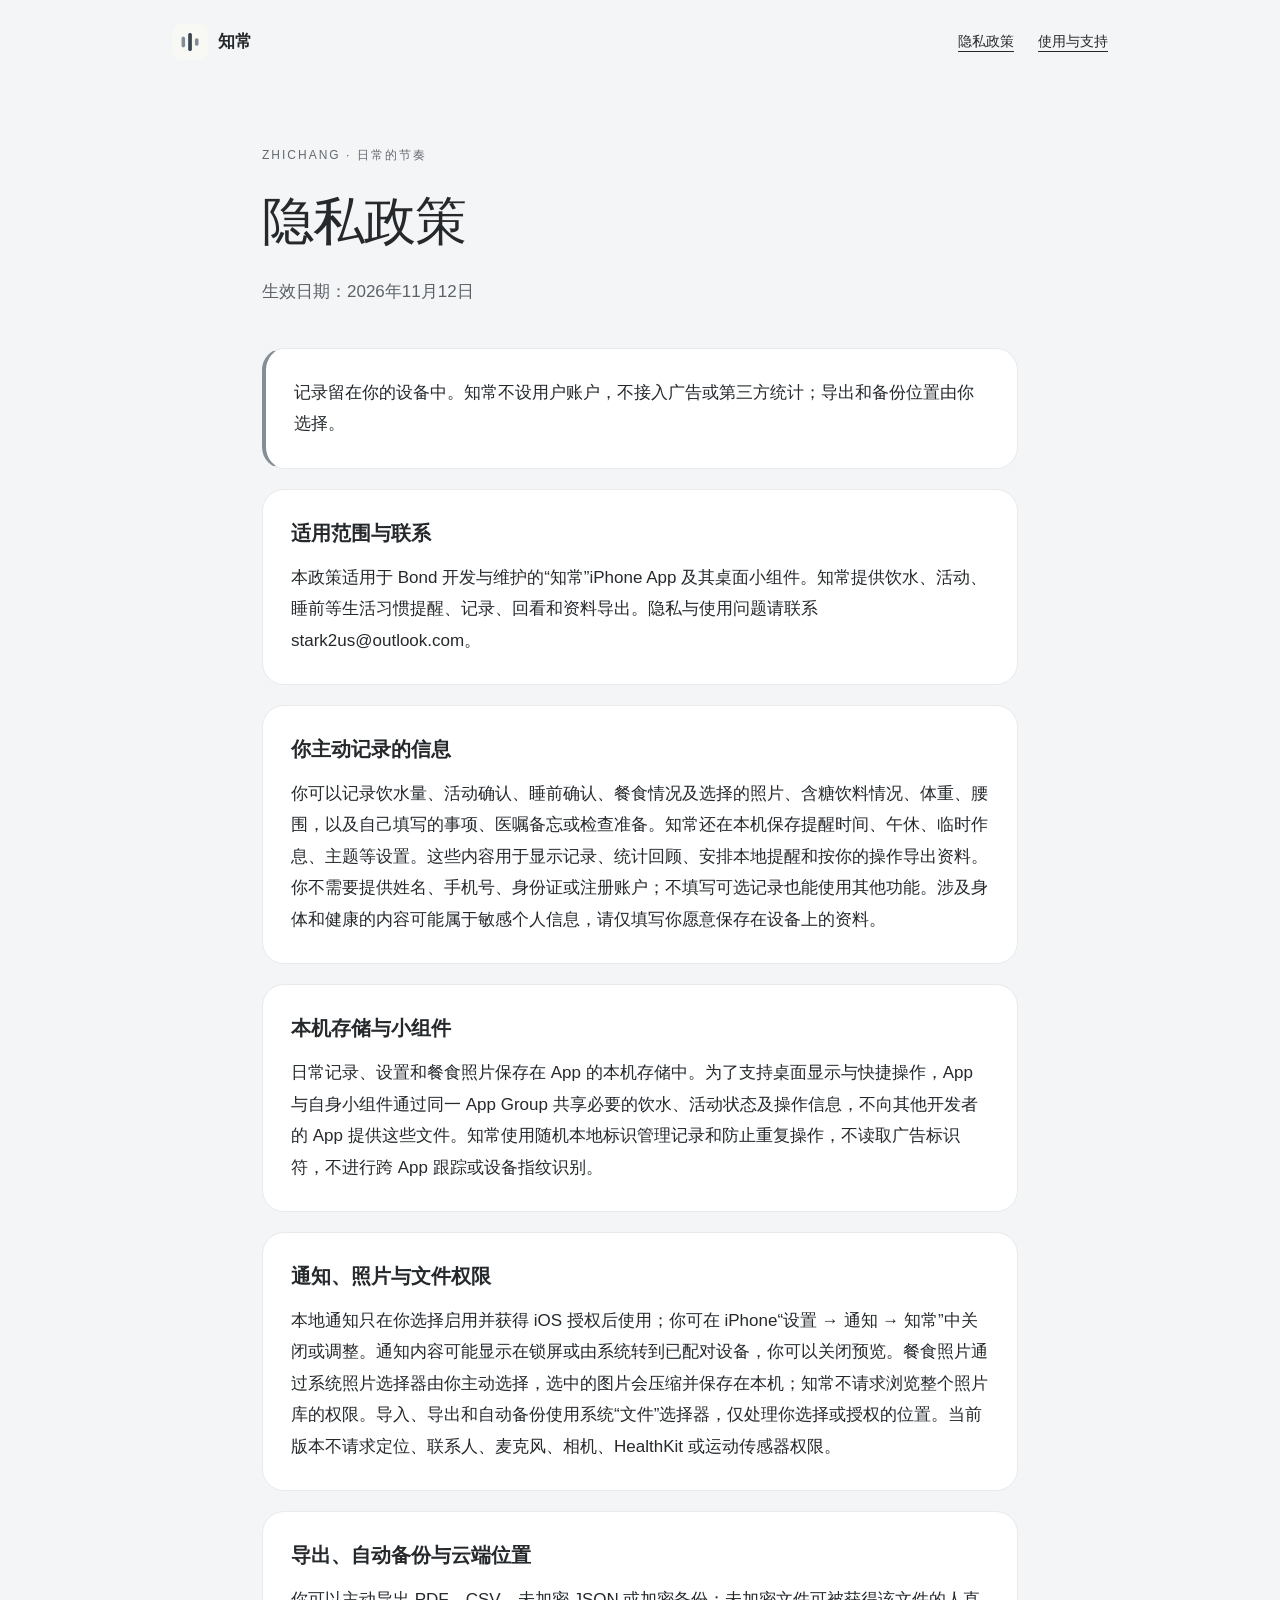
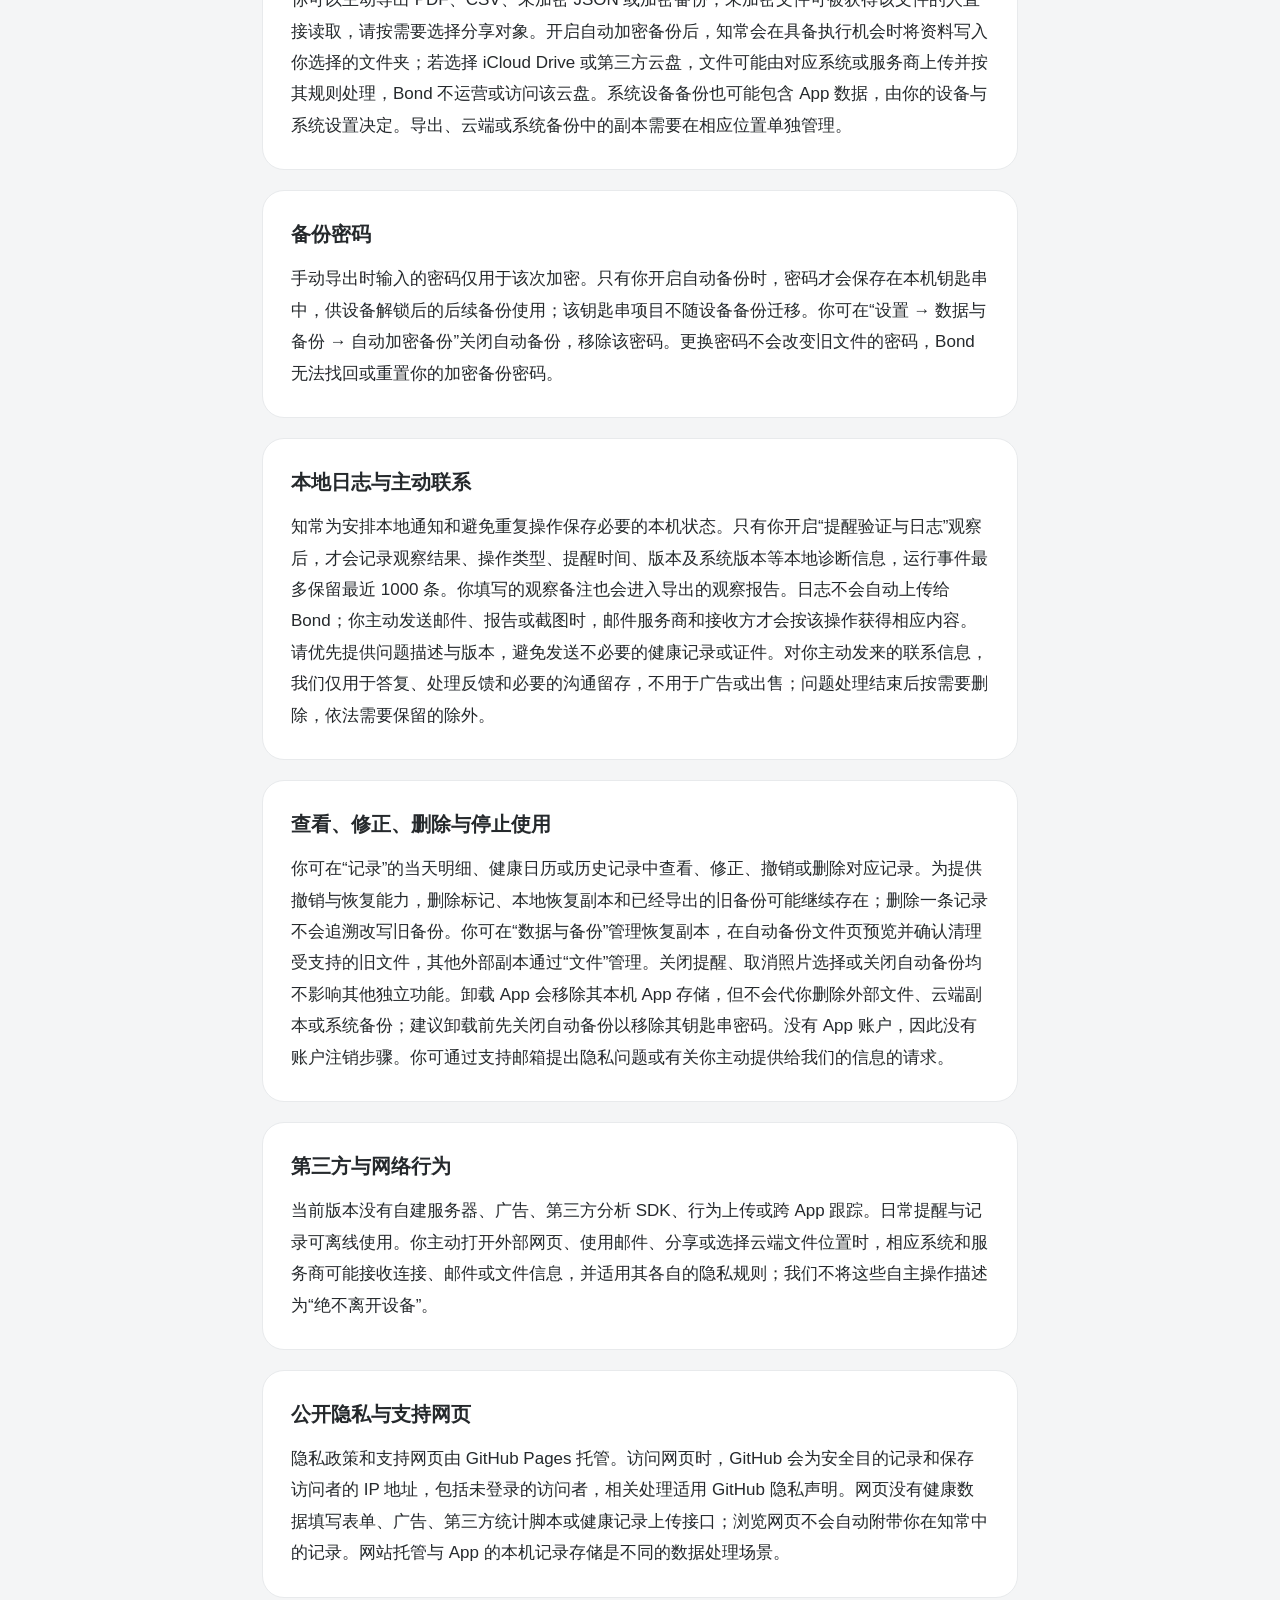
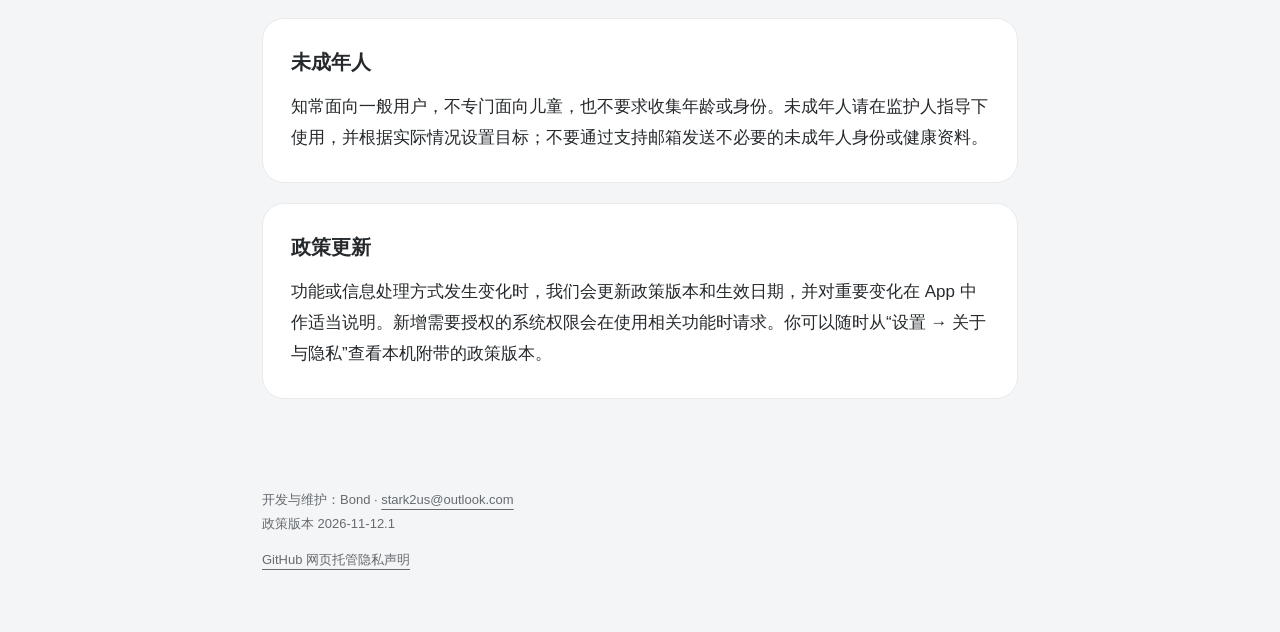
==== privacy.html @ 6c2a810d "Publish Zhichang privacy policy and support pages" ====
<!doctype html><html lang="zh-Hans"><head><meta charset="utf-8"><meta name="viewport" content="width=device-width,initial-scale=1"><meta name="referrer" content="no-referrer"><meta name="robots" content="noindex,follow"><meta http-equiv="Content-Security-Policy" content="default-src 'none'; style-src 'self'; img-src 'self'; base-uri 'none'; form-action 'none'"><title>隐私政策 · 知常</title><link rel="icon" type="image/png" href="app-icon.png"><link rel="stylesheet" href="style.css"></head><body><a class="skip" href="#main">跳到正文</a><header><a class="brand" href="index.html"><img alt="" src="app-icon.png" width="36" height="36">知常</a><nav aria-label="网站导航"><a href="privacy.html">隐私政策</a><a href="support.html">使用与支持</a></nav></header><main id="main"><p class="eyebrow">ZHICHANG · 日常的节奏</p><h1>隐私政策</h1><p class="lead">生效日期：2026年11月12日</p><p class="summary">记录留在你的设备中。知常不设用户账户，不接入广告或第三方统计；导出和备份位置由你选择。</p><section id="scope"><h2>适用范围与联系</h2><p>本政策适用于 Bond 开发与维护的“知常”iPhone App 及其桌面小组件。知常提供饮水、活动、睡前等生活习惯提醒、记录、回看和资料导出。隐私与使用问题请联系 stark2us@outlook.com。</p></section><section id="local-data"><h2>你主动记录的信息</h2><p>你可以记录饮水量、活动确认、睡前确认、餐食情况及选择的照片、含糖饮料情况、体重、腰围，以及自己填写的事项、医嘱备忘或检查准备。知常还在本机保存提醒时间、午休、临时作息、主题等设置。这些内容用于显示记录、统计回顾、安排本地提醒和按你的操作导出资料。你不需要提供姓名、手机号、身份证或注册账户；不填写可选记录也能使用其他功能。涉及身体和健康的内容可能属于敏感个人信息，请仅填写你愿意保存在设备上的资料。</p></section><section id="storage"><h2>本机存储与小组件</h2><p>日常记录、设置和餐食照片保存在 App 的本机存储中。为了支持桌面显示与快捷操作，App 与自身小组件通过同一 App Group 共享必要的饮水、活动状态及操作信息，不向其他开发者的 App 提供这些文件。知常使用随机本地标识管理记录和防止重复操作，不读取广告标识符，不进行跨 App 跟踪或设备指纹识别。</p></section><section id="permissions"><h2>通知、照片与文件权限</h2><p>本地通知只在你选择启用并获得 iOS 授权后使用；你可在 iPhone“设置 → 通知 → 知常”中关闭或调整。通知内容可能显示在锁屏或由系统转到已配对设备，你可以关闭预览。餐食照片通过系统照片选择器由你主动选择，选中的图片会压缩并保存在本机；知常不请求浏览整个照片库的权限。导入、导出和自动备份使用系统“文件”选择器，仅处理你选择或授权的位置。当前版本不请求定位、联系人、麦克风、相机、HealthKit 或运动传感器权限。</p></section><section id="export"><h2>导出、自动备份与云端位置</h2><p>你可以主动导出 PDF、CSV、未加密 JSON 或加密备份；未加密文件可被获得该文件的人直接读取，请按需要选择分享对象。开启自动加密备份后，知常会在具备执行机会时将资料写入你选择的文件夹；若选择 iCloud Drive 或第三方云盘，文件可能由对应系统或服务商上传并按其规则处理，Bond 不运营或访问该云盘。系统设备备份也可能包含 App 数据，由你的设备与系统设置决定。导出、云端或系统备份中的副本需要在相应位置单独管理。</p></section><section id="password"><h2>备份密码</h2><p>手动导出时输入的密码仅用于该次加密。只有你开启自动备份时，密码才会保存在本机钥匙串中，供设备解锁后的后续备份使用；该钥匙串项目不随设备备份迁移。你可在“设置 → 数据与备份 → 自动加密备份”关闭自动备份，移除该密码。更换密码不会改变旧文件的密码，Bond 无法找回或重置你的加密备份密码。</p></section><section id="diagnostics"><h2>本地日志与主动联系</h2><p>知常为安排本地通知和避免重复操作保存必要的本机状态。只有你开启“提醒验证与日志”观察后，才会记录观察结果、操作类型、提醒时间、版本及系统版本等本地诊断信息，运行事件最多保留最近 1000 条。你填写的观察备注也会进入导出的观察报告。日志不会自动上传给 Bond；你主动发送邮件、报告或截图时，邮件服务商和接收方才会按该操作获得相应内容。请优先提供问题描述与版本，避免发送不必要的健康记录或证件。对你主动发来的联系信息，我们仅用于答复、处理反馈和必要的沟通留存，不用于广告或出售；问题处理结束后按需要删除，依法需要保留的除外。</p></section><section id="control"><h2>查看、修正、删除与停止使用</h2><p>你可在“记录”的当天明细、健康日历或历史记录中查看、修正、撤销或删除对应记录。为提供撤销与恢复能力，删除标记、本地恢复副本和已经导出的旧备份可能继续存在；删除一条记录不会追溯改写旧备份。你可在“数据与备份”管理恢复副本，在自动备份文件页预览并确认清理受支持的旧文件，其他外部副本通过“文件”管理。关闭提醒、取消照片选择或关闭自动备份均不影响其他独立功能。卸载 App 会移除其本机 App 存储，但不会代你删除外部文件、云端副本或系统备份；建议卸载前先关闭自动备份以移除其钥匙串密码。没有 App 账户，因此没有账户注销步骤。你可通过支持邮箱提出隐私问题或有关你主动提供给我们的信息的请求。</p></section><section id="third-party"><h2>第三方与网络行为</h2><p>当前版本没有自建服务器、广告、第三方分析 SDK、行为上传或跨 App 跟踪。日常提醒与记录可离线使用。你主动打开外部网页、使用邮件、分享或选择云端文件位置时，相应系统和服务商可能接收连接、邮件或文件信息，并适用其各自的隐私规则；我们不将这些自主操作描述为“绝不离开设备”。</p></section><section id="website"><h2>公开隐私与支持网页</h2><p>隐私政策和支持网页由 GitHub Pages 托管。访问网页时，GitHub 会为安全目的记录和保存访问者的 IP 地址，包括未登录的访问者，相关处理适用 GitHub 隐私声明。网页没有健康数据填写表单、广告、第三方统计脚本或健康记录上传接口；浏览网页不会自动附带你在知常中的记录。网站托管与 App 的本机记录存储是不同的数据处理场景。</p></section><section id="minors"><h2>未成年人</h2><p>知常面向一般用户，不专门面向儿童，也不要求收集年龄或身份。未成年人请在监护人指导下使用，并根据实际情况设置目标；不要通过支持邮箱发送不必要的未成年人身份或健康资料。</p></section><section id="changes"><h2>政策更新</h2><p>功能或信息处理方式发生变化时，我们会更新政策版本和生效日期，并对重要变化在 App 中作适当说明。新增需要授权的系统权限会在使用相关功能时请求。你可以随时从“设置 → 关于与隐私”查看本机附带的政策版本。</p></section></main><footer>开发与维护：Bond · <a href="mailto:stark2us@outlook.com">stark2us@outlook.com</a><p>政策版本 2026-11-12.1</p><p><a href="https://docs.github.com/en/site-policy/privacy-policies/github-general-privacy-statement">GitHub 网页托管隐私声明</a></p></footer></body></html>
---- style.css ----
*{box-sizing:border-box}html{color-scheme:light;scroll-behavior:smooth}body{margin:0;background:#f4f5f6;color:#25292c;font:17px/1.85 -apple-system,BlinkMacSystemFont,"PingFang SC","Microsoft YaHei",sans-serif}a{color:inherit;text-underline-offset:5px}header,main,footer{max-width:1000px;margin:auto;padding:24px 32px}header{display:flex;justify-content:space-between;align-items:center;gap:18px;flex-wrap:wrap}.brand{display:flex;gap:10px;align-items:center;font-weight:600;text-decoration:none}.brand img{border-radius:9px}nav{display:flex;gap:24px;font-size:14px}main{max-width:820px;padding-top:60px}.eyebrow{font-size:12px;letter-spacing:2px;color:#646a70}h1{font-size:clamp(32px,6vw,52px);font-weight:500;line-height:1.35;letter-spacing:-1px;margin:20px 0}.lead{color:#5c6268;margin-bottom:40px}.summary,section{background:white;border:1px solid #e8eaec;border-radius:22px;padding:28px;margin:20px 0}h2{font-size:20px;line-height:1.5;font-weight:600;margin:0 0 14px}p{overflow-wrap:anywhere;margin:0 0 12px}section p:last-child{margin-bottom:0}.summary{border-left:4px solid #858e94}.cards{display:grid;gap:14px}.cards section{margin:0}.actions{display:flex;flex-wrap:wrap;gap:24px;padding:24px 0}footer{max-width:820px;font-size:13px;color:#656b70;padding-top:45px;padding-bottom:48px}.skip{position:absolute;top:-100px;background:white;padding:10px}.skip:focus{top:10px}a:focus-visible{outline:3px solid #3174b8;outline-offset:5px}@media(max-width:520px){header,main,footer{padding-left:22px;padding-right:22px}main{padding-top:28px}section,.summary{padding:22px}nav{gap:18px}}@media(prefers-reduced-motion:reduce){html{scroll-behavior:auto}}
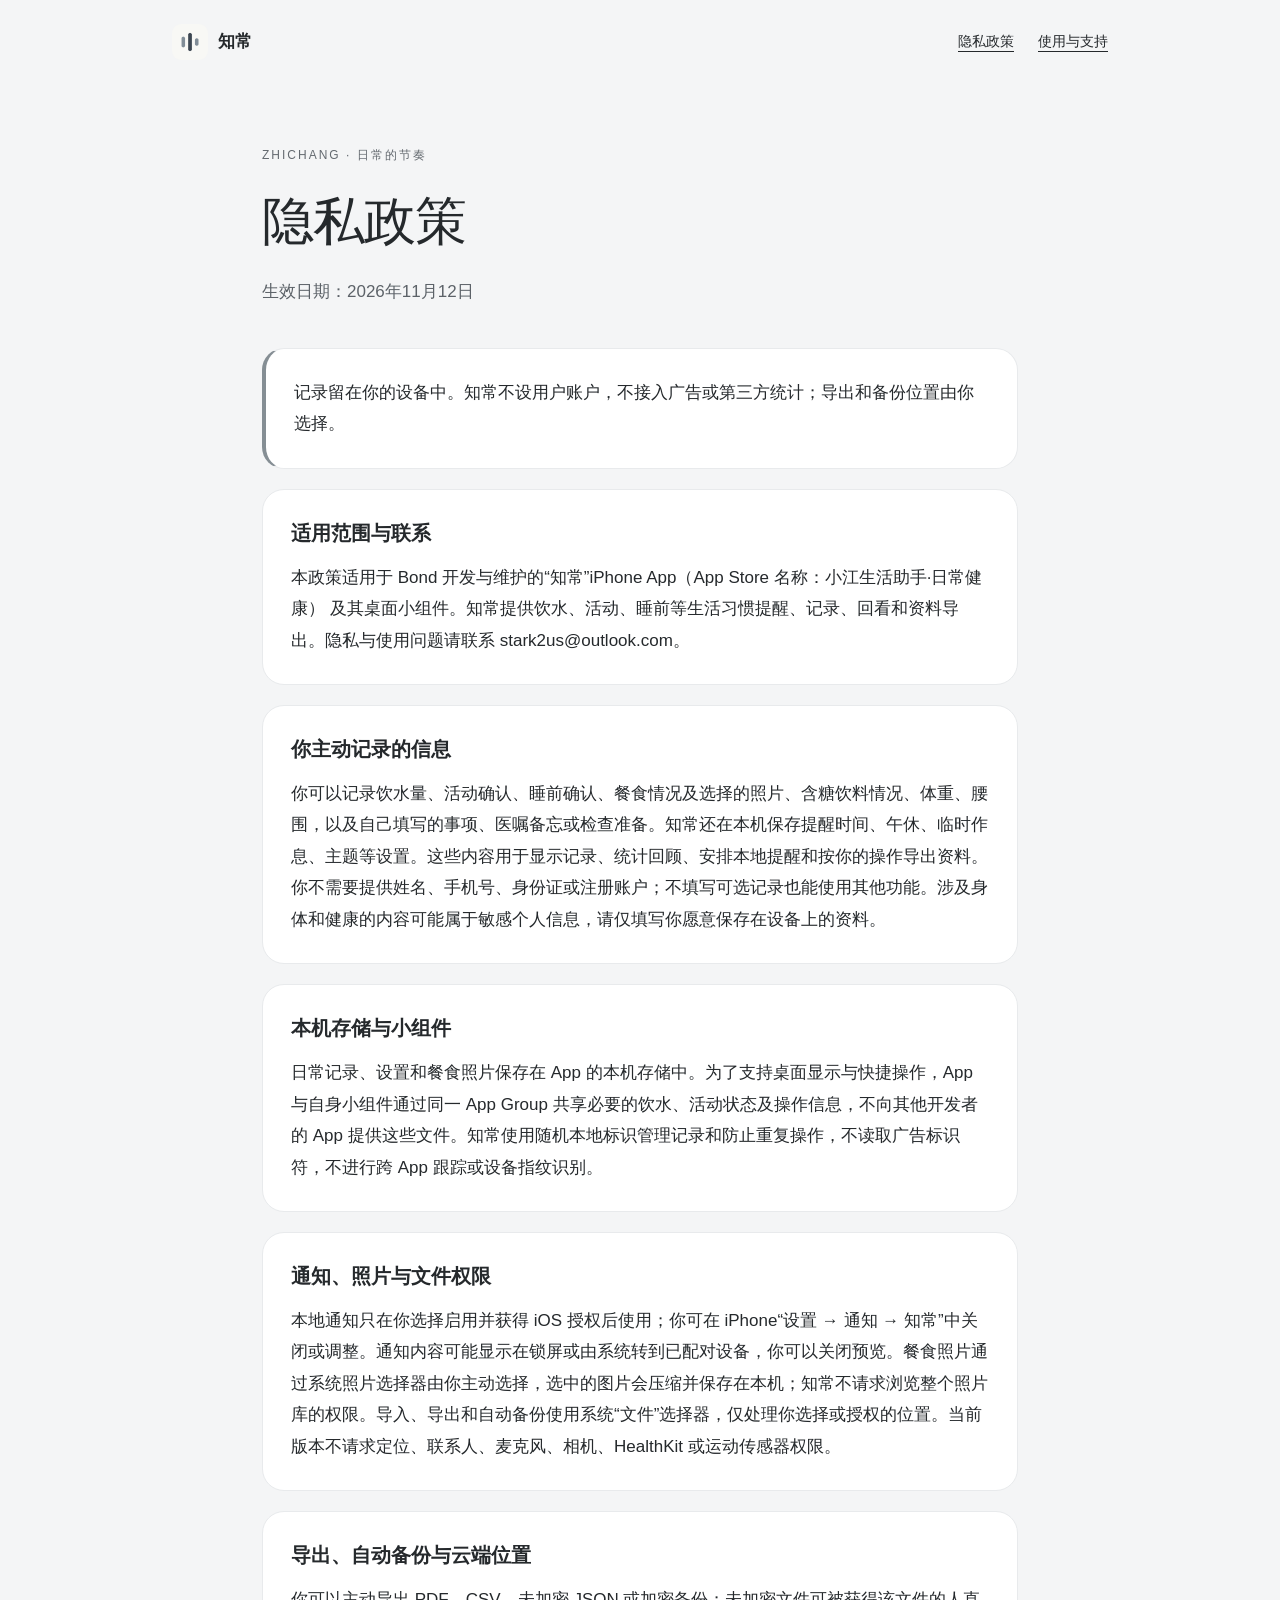
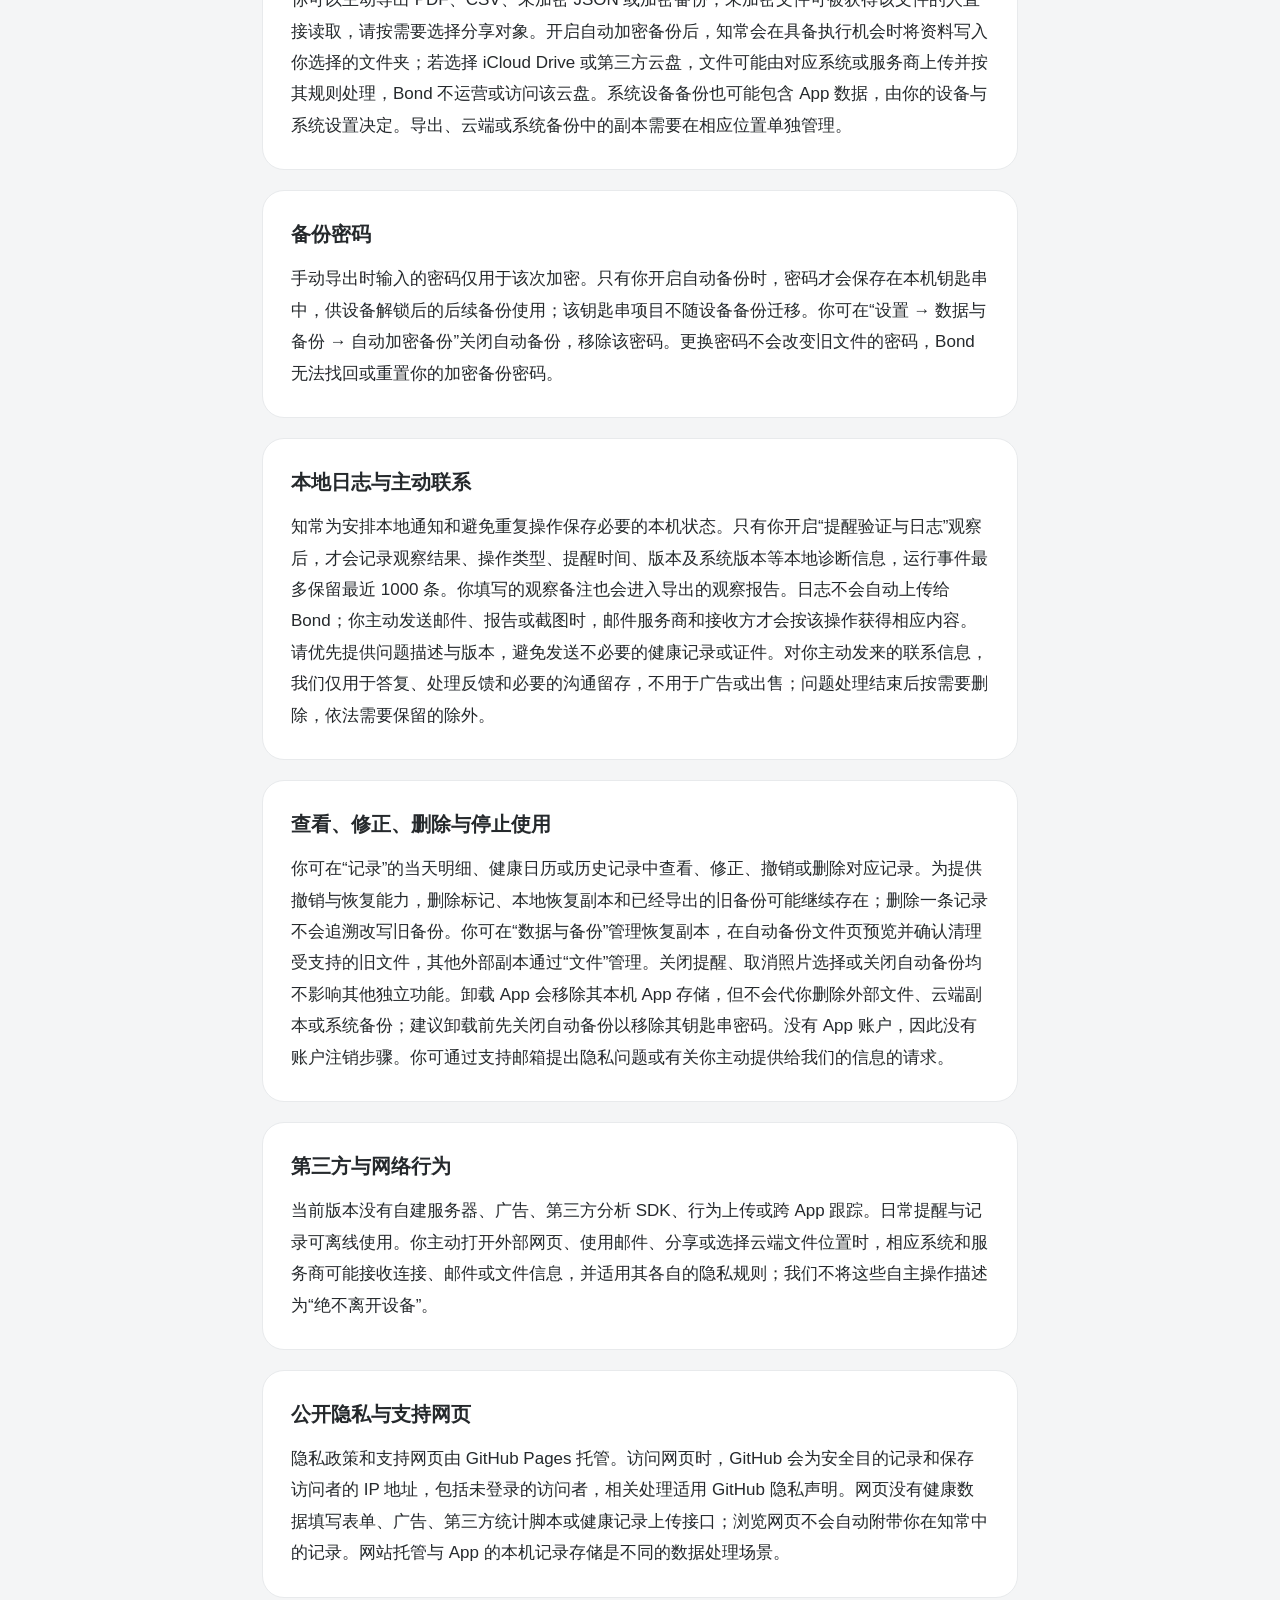
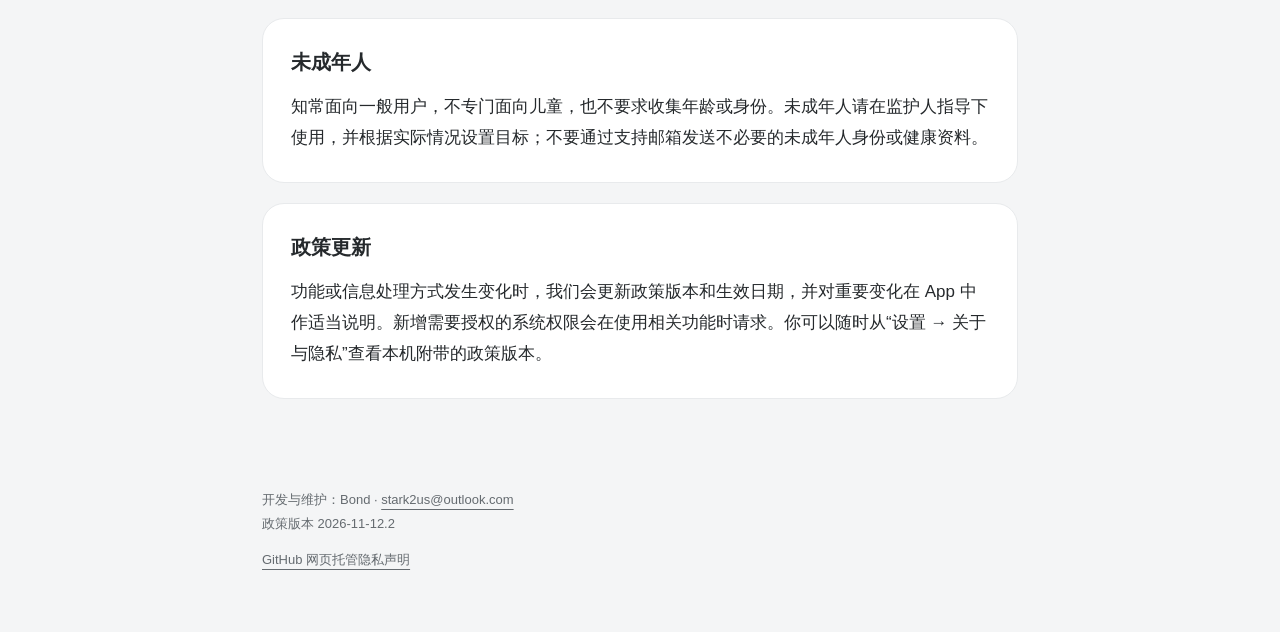
==== commit b0c96464: "Clarify App Store name in privacy and support pages" ====
--- a/privacy.html
+++ b/privacy.html
@@ -1 +1 @@
-<!doctype html><html lang="zh-Hans"><head><meta charset="utf-8"><meta name="viewport" content="width=device-width,initial-scale=1"><meta name="referrer" content="no-referrer"><meta name="robots" content="noindex,follow"><meta http-equiv="Content-Security-Policy" content="default-src 'none'; style-src 'self'; img-src 'self'; base-uri 'none'; form-action 'none'"><title>隐私政策 · 知常</title><link rel="icon" type="image/png" href="app-icon.png"><link rel="stylesheet" href="style.css"></head><body><a class="skip" href="#main">跳到正文</a><header><a class="brand" href="index.html"><img alt="" src="app-icon.png" width="36" height="36">知常</a><nav aria-label="网站导航"><a href="privacy.html">隐私政策</a><a href="support.html">使用与支持</a></nav></header><main id="main"><p class="eyebrow">ZHICHANG · 日常的节奏</p><h1>隐私政策</h1><p class="lead">生效日期：2026年11月12日</p><p class="summary">记录留在你的设备中。知常不设用户账户，不接入广告或第三方统计；导出和备份位置由你选择。</p><section id="scope"><h2>适用范围与联系</h2><p>本政策适用于 Bond 开发与维护的“知常”iPhone App 及其桌面小组件。知常提供饮水、活动、睡前等生活习惯提醒、记录、回看和资料导出。隐私与使用问题请联系 stark2us@outlook.com。</p></section><section id="local-data"><h2>你主动记录的信息</h2><p>你可以记录饮水量、活动确认、睡前确认、餐食情况及选择的照片、含糖饮料情况、体重、腰围，以及自己填写的事项、医嘱备忘或检查准备。知常还在本机保存提醒时间、午休、临时作息、主题等设置。这些内容用于显示记录、统计回顾、安排本地提醒和按你的操作导出资料。你不需要提供姓名、手机号、身份证或注册账户；不填写可选记录也能使用其他功能。涉及身体和健康的内容可能属于敏感个人信息，请仅填写你愿意保存在设备上的资料。</p></section><section id="storage"><h2>本机存储与小组件</h2><p>日常记录、设置和餐食照片保存在 App 的本机存储中。为了支持桌面显示与快捷操作，App 与自身小组件通过同一 App Group 共享必要的饮水、活动状态及操作信息，不向其他开发者的 App 提供这些文件。知常使用随机本地标识管理记录和防止重复操作，不读取广告标识符，不进行跨 App 跟踪或设备指纹识别。</p></section><section id="permissions"><h2>通知、照片与文件权限</h2><p>本地通知只在你选择启用并获得 iOS 授权后使用；你可在 iPhone“设置 → 通知 → 知常”中关闭或调整。通知内容可能显示在锁屏或由系统转到已配对设备，你可以关闭预览。餐食照片通过系统照片选择器由你主动选择，选中的图片会压缩并保存在本机；知常不请求浏览整个照片库的权限。导入、导出和自动备份使用系统“文件”选择器，仅处理你选择或授权的位置。当前版本不请求定位、联系人、麦克风、相机、HealthKit 或运动传感器权限。</p></section><section id="export"><h2>导出、自动备份与云端位置</h2><p>你可以主动导出 PDF、CSV、未加密 JSON 或加密备份；未加密文件可被获得该文件的人直接读取，请按需要选择分享对象。开启自动加密备份后，知常会在具备执行机会时将资料写入你选择的文件夹；若选择 iCloud Drive 或第三方云盘，文件可能由对应系统或服务商上传并按其规则处理，Bond 不运营或访问该云盘。系统设备备份也可能包含 App 数据，由你的设备与系统设置决定。导出、云端或系统备份中的副本需要在相应位置单独管理。</p></section><section id="password"><h2>备份密码</h2><p>手动导出时输入的密码仅用于该次加密。只有你开启自动备份时，密码才会保存在本机钥匙串中，供设备解锁后的后续备份使用；该钥匙串项目不随设备备份迁移。你可在“设置 → 数据与备份 → 自动加密备份”关闭自动备份，移除该密码。更换密码不会改变旧文件的密码，Bond 无法找回或重置你的加密备份密码。</p></section><section id="diagnostics"><h2>本地日志与主动联系</h2><p>知常为安排本地通知和避免重复操作保存必要的本机状态。只有你开启“提醒验证与日志”观察后，才会记录观察结果、操作类型、提醒时间、版本及系统版本等本地诊断信息，运行事件最多保留最近 1000 条。你填写的观察备注也会进入导出的观察报告。日志不会自动上传给 Bond；你主动发送邮件、报告或截图时，邮件服务商和接收方才会按该操作获得相应内容。请优先提供问题描述与版本，避免发送不必要的健康记录或证件。对你主动发来的联系信息，我们仅用于答复、处理反馈和必要的沟通留存，不用于广告或出售；问题处理结束后按需要删除，依法需要保留的除外。</p></section><section id="control"><h2>查看、修正、删除与停止使用</h2><p>你可在“记录”的当天明细、健康日历或历史记录中查看、修正、撤销或删除对应记录。为提供撤销与恢复能力，删除标记、本地恢复副本和已经导出的旧备份可能继续存在；删除一条记录不会追溯改写旧备份。你可在“数据与备份”管理恢复副本，在自动备份文件页预览并确认清理受支持的旧文件，其他外部副本通过“文件”管理。关闭提醒、取消照片选择或关闭自动备份均不影响其他独立功能。卸载 App 会移除其本机 App 存储，但不会代你删除外部文件、云端副本或系统备份；建议卸载前先关闭自动备份以移除其钥匙串密码。没有 App 账户，因此没有账户注销步骤。你可通过支持邮箱提出隐私问题或有关你主动提供给我们的信息的请求。</p></section><section id="third-party"><h2>第三方与网络行为</h2><p>当前版本没有自建服务器、广告、第三方分析 SDK、行为上传或跨 App 跟踪。日常提醒与记录可离线使用。你主动打开外部网页、使用邮件、分享或选择云端文件位置时，相应系统和服务商可能接收连接、邮件或文件信息，并适用其各自的隐私规则；我们不将这些自主操作描述为“绝不离开设备”。</p></section><section id="website"><h2>公开隐私与支持网页</h2><p>隐私政策和支持网页由 GitHub Pages 托管。访问网页时，GitHub 会为安全目的记录和保存访问者的 IP 地址，包括未登录的访问者，相关处理适用 GitHub 隐私声明。网页没有健康数据填写表单、广告、第三方统计脚本或健康记录上传接口；浏览网页不会自动附带你在知常中的记录。网站托管与 App 的本机记录存储是不同的数据处理场景。</p></section><section id="minors"><h2>未成年人</h2><p>知常面向一般用户，不专门面向儿童，也不要求收集年龄或身份。未成年人请在监护人指导下使用，并根据实际情况设置目标；不要通过支持邮箱发送不必要的未成年人身份或健康资料。</p></section><section id="changes"><h2>政策更新</h2><p>功能或信息处理方式发生变化时，我们会更新政策版本和生效日期，并对重要变化在 App 中作适当说明。新增需要授权的系统权限会在使用相关功能时请求。你可以随时从“设置 → 关于与隐私”查看本机附带的政策版本。</p></section></main><footer>开发与维护：Bond · <a href="mailto:stark2us@outlook.com">stark2us@outlook.com</a><p>政策版本 2026-11-12.1</p><p><a href="https://docs.github.com/en/site-policy/privacy-policies/github-general-privacy-statement">GitHub 网页托管隐私声明</a></p></footer></body></html>+<!doctype html><html lang="zh-Hans"><head><meta charset="utf-8"><meta name="viewport" content="width=device-width,initial-scale=1"><meta name="referrer" content="no-referrer"><meta name="robots" content="noindex,follow"><meta http-equiv="Content-Security-Policy" content="default-src 'none'; style-src 'self'; img-src 'self'; base-uri 'none'; form-action 'none'"><title>隐私政策 · 知常</title><link rel="icon" type="image/png" href="app-icon.png"><link rel="stylesheet" href="style.css"></head><body><a class="skip" href="#main">跳到正文</a><header><a class="brand" href="index.html"><img alt="" src="app-icon.png" width="36" height="36">知常</a><nav aria-label="网站导航"><a href="privacy.html">隐私政策</a><a href="support.html">使用与支持</a></nav></header><main id="main"><p class="eyebrow">ZHICHANG · 日常的节奏</p><h1>隐私政策</h1><p class="lead">生效日期：2026年11月12日</p><p class="summary">记录留在你的设备中。知常不设用户账户，不接入广告或第三方统计；导出和备份位置由你选择。</p><section id="scope"><h2>适用范围与联系</h2><p>本政策适用于 Bond 开发与维护的“知常”iPhone App（App Store 名称：小江生活助手·日常健康） 及其桌面小组件。知常提供饮水、活动、睡前等生活习惯提醒、记录、回看和资料导出。隐私与使用问题请联系 stark2us@outlook.com。</p></section><section id="local-data"><h2>你主动记录的信息</h2><p>你可以记录饮水量、活动确认、睡前确认、餐食情况及选择的照片、含糖饮料情况、体重、腰围，以及自己填写的事项、医嘱备忘或检查准备。知常还在本机保存提醒时间、午休、临时作息、主题等设置。这些内容用于显示记录、统计回顾、安排本地提醒和按你的操作导出资料。你不需要提供姓名、手机号、身份证或注册账户；不填写可选记录也能使用其他功能。涉及身体和健康的内容可能属于敏感个人信息，请仅填写你愿意保存在设备上的资料。</p></section><section id="storage"><h2>本机存储与小组件</h2><p>日常记录、设置和餐食照片保存在 App 的本机存储中。为了支持桌面显示与快捷操作，App 与自身小组件通过同一 App Group 共享必要的饮水、活动状态及操作信息，不向其他开发者的 App 提供这些文件。知常使用随机本地标识管理记录和防止重复操作，不读取广告标识符，不进行跨 App 跟踪或设备指纹识别。</p></section><section id="permissions"><h2>通知、照片与文件权限</h2><p>本地通知只在你选择启用并获得 iOS 授权后使用；你可在 iPhone“设置 → 通知 → 知常”中关闭或调整。通知内容可能显示在锁屏或由系统转到已配对设备，你可以关闭预览。餐食照片通过系统照片选择器由你主动选择，选中的图片会压缩并保存在本机；知常不请求浏览整个照片库的权限。导入、导出和自动备份使用系统“文件”选择器，仅处理你选择或授权的位置。当前版本不请求定位、联系人、麦克风、相机、HealthKit 或运动传感器权限。</p></section><section id="export"><h2>导出、自动备份与云端位置</h2><p>你可以主动导出 PDF、CSV、未加密 JSON 或加密备份；未加密文件可被获得该文件的人直接读取，请按需要选择分享对象。开启自动加密备份后，知常会在具备执行机会时将资料写入你选择的文件夹；若选择 iCloud Drive 或第三方云盘，文件可能由对应系统或服务商上传并按其规则处理，Bond 不运营或访问该云盘。系统设备备份也可能包含 App 数据，由你的设备与系统设置决定。导出、云端或系统备份中的副本需要在相应位置单独管理。</p></section><section id="password"><h2>备份密码</h2><p>手动导出时输入的密码仅用于该次加密。只有你开启自动备份时，密码才会保存在本机钥匙串中，供设备解锁后的后续备份使用；该钥匙串项目不随设备备份迁移。你可在“设置 → 数据与备份 → 自动加密备份”关闭自动备份，移除该密码。更换密码不会改变旧文件的密码，Bond 无法找回或重置你的加密备份密码。</p></section><section id="diagnostics"><h2>本地日志与主动联系</h2><p>知常为安排本地通知和避免重复操作保存必要的本机状态。只有你开启“提醒验证与日志”观察后，才会记录观察结果、操作类型、提醒时间、版本及系统版本等本地诊断信息，运行事件最多保留最近 1000 条。你填写的观察备注也会进入导出的观察报告。日志不会自动上传给 Bond；你主动发送邮件、报告或截图时，邮件服务商和接收方才会按该操作获得相应内容。请优先提供问题描述与版本，避免发送不必要的健康记录或证件。对你主动发来的联系信息，我们仅用于答复、处理反馈和必要的沟通留存，不用于广告或出售；问题处理结束后按需要删除，依法需要保留的除外。</p></section><section id="control"><h2>查看、修正、删除与停止使用</h2><p>你可在“记录”的当天明细、健康日历或历史记录中查看、修正、撤销或删除对应记录。为提供撤销与恢复能力，删除标记、本地恢复副本和已经导出的旧备份可能继续存在；删除一条记录不会追溯改写旧备份。你可在“数据与备份”管理恢复副本，在自动备份文件页预览并确认清理受支持的旧文件，其他外部副本通过“文件”管理。关闭提醒、取消照片选择或关闭自动备份均不影响其他独立功能。卸载 App 会移除其本机 App 存储，但不会代你删除外部文件、云端副本或系统备份；建议卸载前先关闭自动备份以移除其钥匙串密码。没有 App 账户，因此没有账户注销步骤。你可通过支持邮箱提出隐私问题或有关你主动提供给我们的信息的请求。</p></section><section id="third-party"><h2>第三方与网络行为</h2><p>当前版本没有自建服务器、广告、第三方分析 SDK、行为上传或跨 App 跟踪。日常提醒与记录可离线使用。你主动打开外部网页、使用邮件、分享或选择云端文件位置时，相应系统和服务商可能接收连接、邮件或文件信息，并适用其各自的隐私规则；我们不将这些自主操作描述为“绝不离开设备”。</p></section><section id="website"><h2>公开隐私与支持网页</h2><p>隐私政策和支持网页由 GitHub Pages 托管。访问网页时，GitHub 会为安全目的记录和保存访问者的 IP 地址，包括未登录的访问者，相关处理适用 GitHub 隐私声明。网页没有健康数据填写表单、广告、第三方统计脚本或健康记录上传接口；浏览网页不会自动附带你在知常中的记录。网站托管与 App 的本机记录存储是不同的数据处理场景。</p></section><section id="minors"><h2>未成年人</h2><p>知常面向一般用户，不专门面向儿童，也不要求收集年龄或身份。未成年人请在监护人指导下使用，并根据实际情况设置目标；不要通过支持邮箱发送不必要的未成年人身份或健康资料。</p></section><section id="changes"><h2>政策更新</h2><p>功能或信息处理方式发生变化时，我们会更新政策版本和生效日期，并对重要变化在 App 中作适当说明。新增需要授权的系统权限会在使用相关功能时请求。你可以随时从“设置 → 关于与隐私”查看本机附带的政策版本。</p></section></main><footer>开发与维护：Bond · <a href="mailto:stark2us@outlook.com">stark2us@outlook.com</a><p>政策版本 2026-11-12.2</p><p><a href="https://docs.github.com/en/site-policy/privacy-policies/github-general-privacy-statement">GitHub 网页托管隐私声明</a></p></footer></body></html>
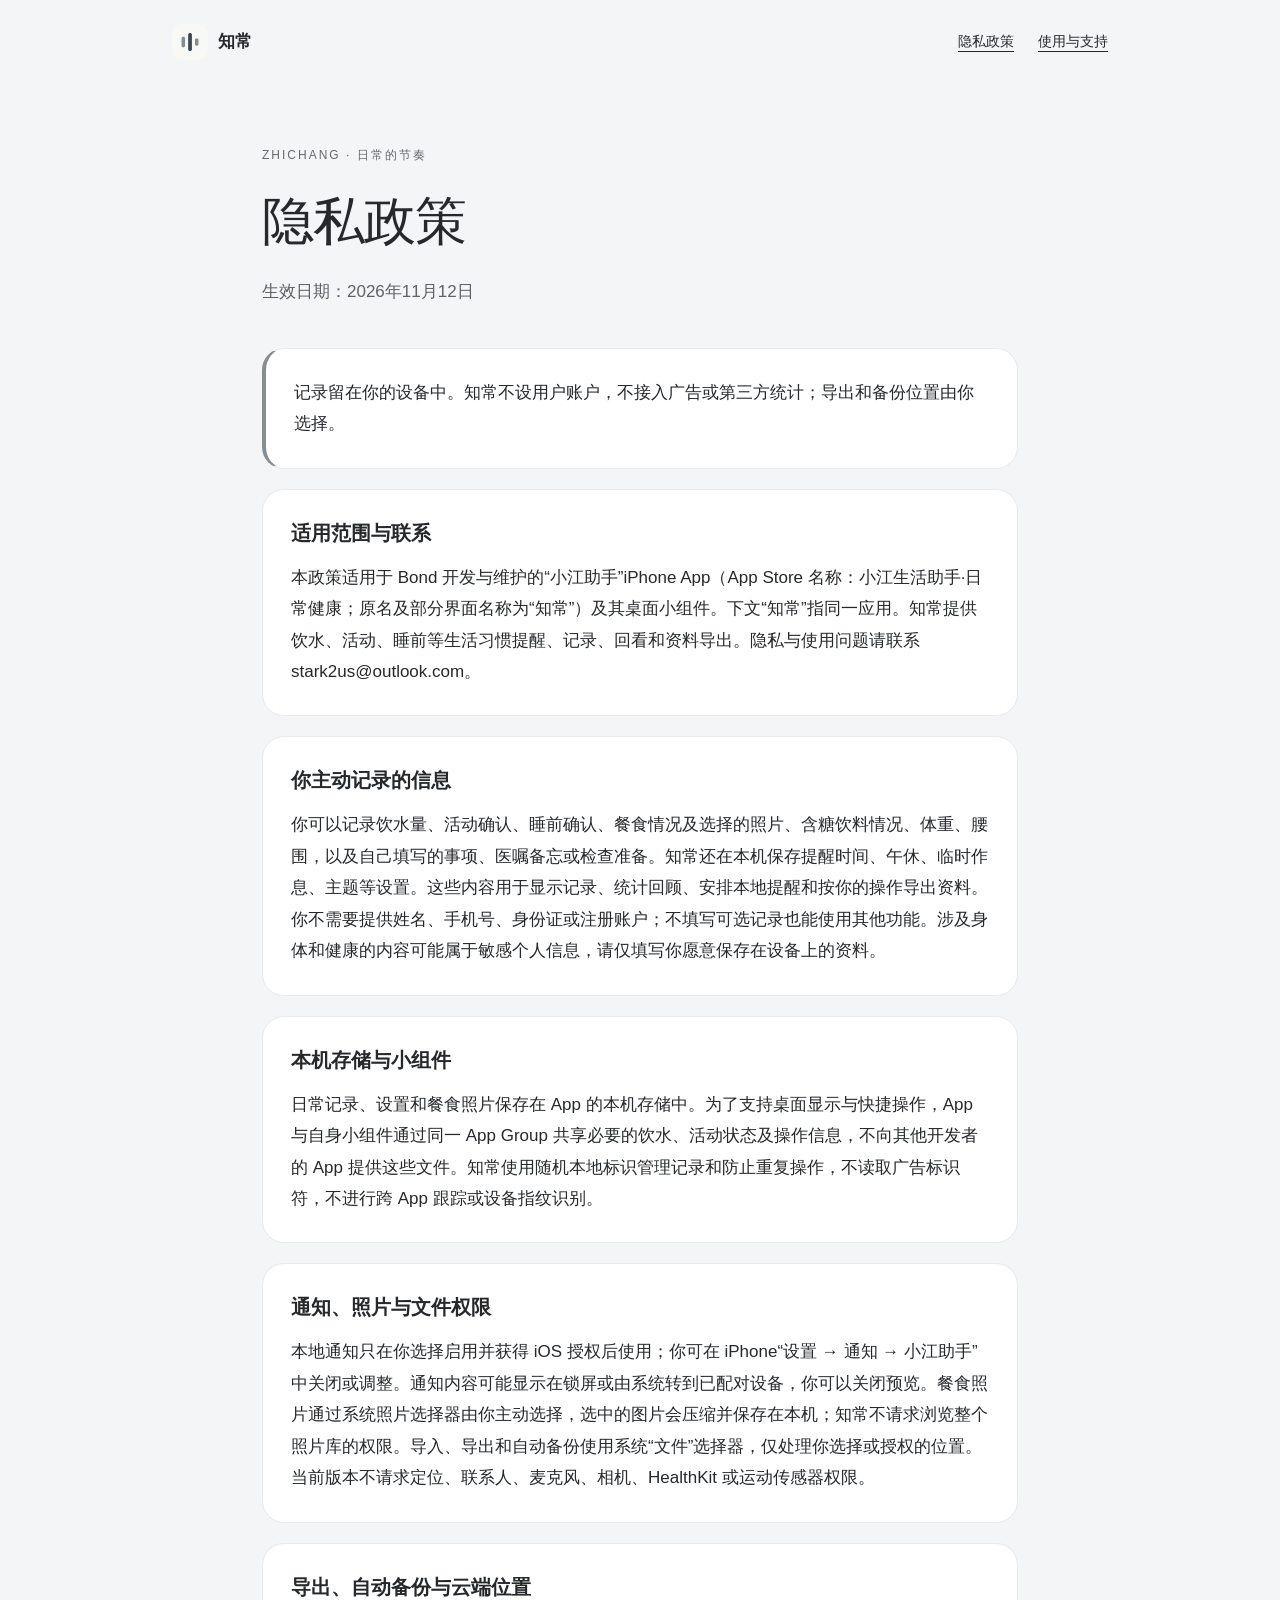
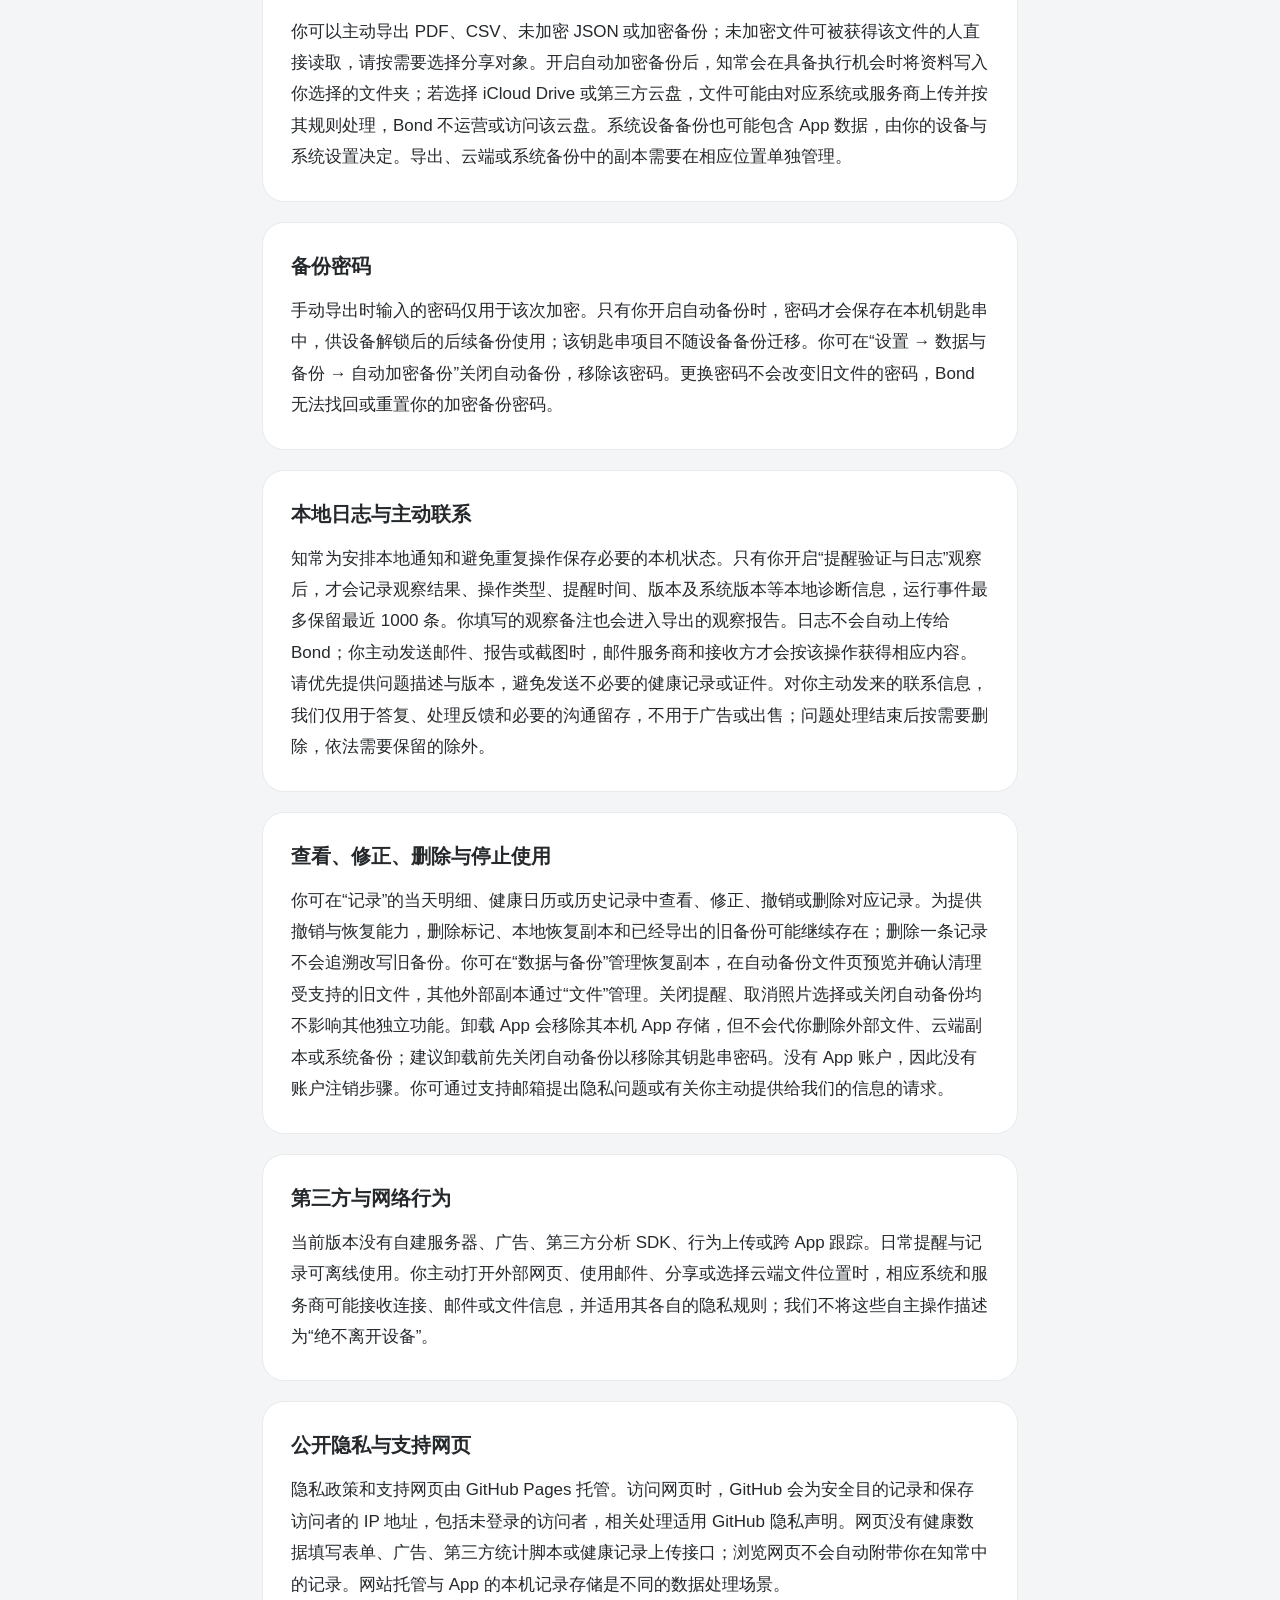
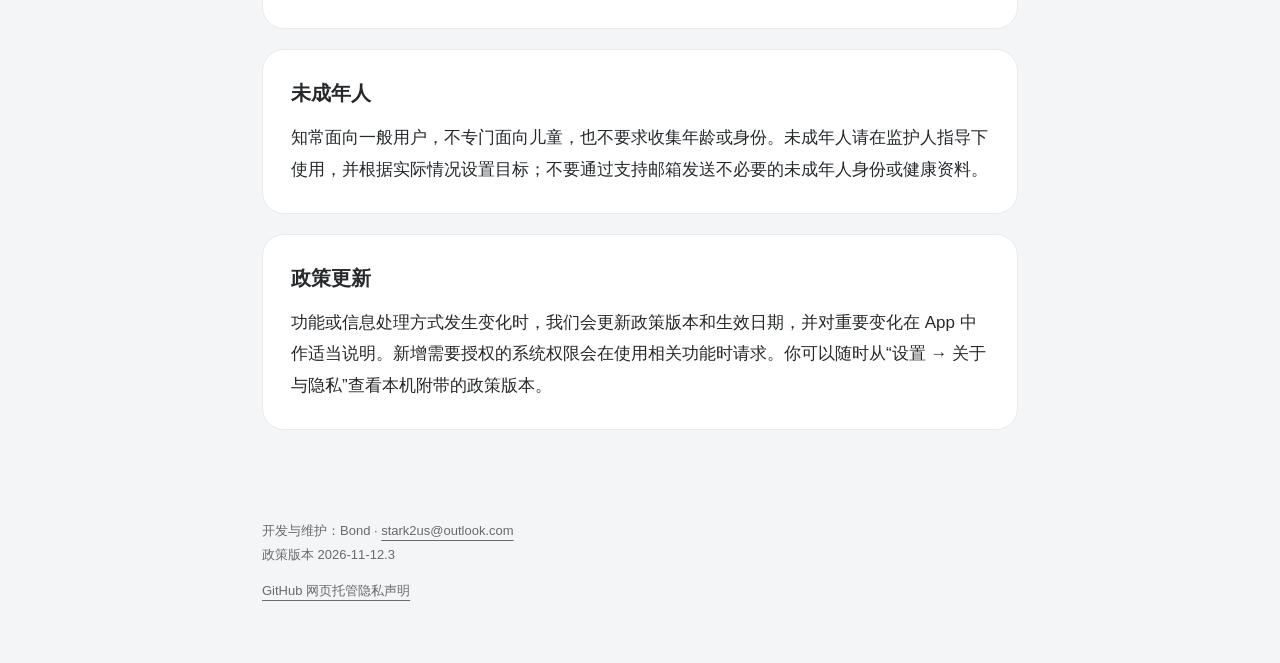
==== commit df288ea9: "Clarify installed app name as 小江助手" ====
--- a/privacy.html
+++ b/privacy.html
@@ -1 +1 @@
-<!doctype html><html lang="zh-Hans"><head><meta charset="utf-8"><meta name="viewport" content="width=device-width,initial-scale=1"><meta name="referrer" content="no-referrer"><meta name="robots" content="noindex,follow"><meta http-equiv="Content-Security-Policy" content="default-src 'none'; style-src 'self'; img-src 'self'; base-uri 'none'; form-action 'none'"><title>隐私政策 · 知常</title><link rel="icon" type="image/png" href="app-icon.png"><link rel="stylesheet" href="style.css"></head><body><a class="skip" href="#main">跳到正文</a><header><a class="brand" href="index.html"><img alt="" src="app-icon.png" width="36" height="36">知常</a><nav aria-label="网站导航"><a href="privacy.html">隐私政策</a><a href="support.html">使用与支持</a></nav></header><main id="main"><p class="eyebrow">ZHICHANG · 日常的节奏</p><h1>隐私政策</h1><p class="lead">生效日期：2026年11月12日</p><p class="summary">记录留在你的设备中。知常不设用户账户，不接入广告或第三方统计；导出和备份位置由你选择。</p><section id="scope"><h2>适用范围与联系</h2><p>本政策适用于 Bond 开发与维护的“知常”iPhone App（App Store 名称：小江生活助手·日常健康） 及其桌面小组件。知常提供饮水、活动、睡前等生活习惯提醒、记录、回看和资料导出。隐私与使用问题请联系 stark2us@outlook.com。</p></section><section id="local-data"><h2>你主动记录的信息</h2><p>你可以记录饮水量、活动确认、睡前确认、餐食情况及选择的照片、含糖饮料情况、体重、腰围，以及自己填写的事项、医嘱备忘或检查准备。知常还在本机保存提醒时间、午休、临时作息、主题等设置。这些内容用于显示记录、统计回顾、安排本地提醒和按你的操作导出资料。你不需要提供姓名、手机号、身份证或注册账户；不填写可选记录也能使用其他功能。涉及身体和健康的内容可能属于敏感个人信息，请仅填写你愿意保存在设备上的资料。</p></section><section id="storage"><h2>本机存储与小组件</h2><p>日常记录、设置和餐食照片保存在 App 的本机存储中。为了支持桌面显示与快捷操作，App 与自身小组件通过同一 App Group 共享必要的饮水、活动状态及操作信息，不向其他开发者的 App 提供这些文件。知常使用随机本地标识管理记录和防止重复操作，不读取广告标识符，不进行跨 App 跟踪或设备指纹识别。</p></section><section id="permissions"><h2>通知、照片与文件权限</h2><p>本地通知只在你选择启用并获得 iOS 授权后使用；你可在 iPhone“设置 → 通知 → 知常”中关闭或调整。通知内容可能显示在锁屏或由系统转到已配对设备，你可以关闭预览。餐食照片通过系统照片选择器由你主动选择，选中的图片会压缩并保存在本机；知常不请求浏览整个照片库的权限。导入、导出和自动备份使用系统“文件”选择器，仅处理你选择或授权的位置。当前版本不请求定位、联系人、麦克风、相机、HealthKit 或运动传感器权限。</p></section><section id="export"><h2>导出、自动备份与云端位置</h2><p>你可以主动导出 PDF、CSV、未加密 JSON 或加密备份；未加密文件可被获得该文件的人直接读取，请按需要选择分享对象。开启自动加密备份后，知常会在具备执行机会时将资料写入你选择的文件夹；若选择 iCloud Drive 或第三方云盘，文件可能由对应系统或服务商上传并按其规则处理，Bond 不运营或访问该云盘。系统设备备份也可能包含 App 数据，由你的设备与系统设置决定。导出、云端或系统备份中的副本需要在相应位置单独管理。</p></section><section id="password"><h2>备份密码</h2><p>手动导出时输入的密码仅用于该次加密。只有你开启自动备份时，密码才会保存在本机钥匙串中，供设备解锁后的后续备份使用；该钥匙串项目不随设备备份迁移。你可在“设置 → 数据与备份 → 自动加密备份”关闭自动备份，移除该密码。更换密码不会改变旧文件的密码，Bond 无法找回或重置你的加密备份密码。</p></section><section id="diagnostics"><h2>本地日志与主动联系</h2><p>知常为安排本地通知和避免重复操作保存必要的本机状态。只有你开启“提醒验证与日志”观察后，才会记录观察结果、操作类型、提醒时间、版本及系统版本等本地诊断信息，运行事件最多保留最近 1000 条。你填写的观察备注也会进入导出的观察报告。日志不会自动上传给 Bond；你主动发送邮件、报告或截图时，邮件服务商和接收方才会按该操作获得相应内容。请优先提供问题描述与版本，避免发送不必要的健康记录或证件。对你主动发来的联系信息，我们仅用于答复、处理反馈和必要的沟通留存，不用于广告或出售；问题处理结束后按需要删除，依法需要保留的除外。</p></section><section id="control"><h2>查看、修正、删除与停止使用</h2><p>你可在“记录”的当天明细、健康日历或历史记录中查看、修正、撤销或删除对应记录。为提供撤销与恢复能力，删除标记、本地恢复副本和已经导出的旧备份可能继续存在；删除一条记录不会追溯改写旧备份。你可在“数据与备份”管理恢复副本，在自动备份文件页预览并确认清理受支持的旧文件，其他外部副本通过“文件”管理。关闭提醒、取消照片选择或关闭自动备份均不影响其他独立功能。卸载 App 会移除其本机 App 存储，但不会代你删除外部文件、云端副本或系统备份；建议卸载前先关闭自动备份以移除其钥匙串密码。没有 App 账户，因此没有账户注销步骤。你可通过支持邮箱提出隐私问题或有关你主动提供给我们的信息的请求。</p></section><section id="third-party"><h2>第三方与网络行为</h2><p>当前版本没有自建服务器、广告、第三方分析 SDK、行为上传或跨 App 跟踪。日常提醒与记录可离线使用。你主动打开外部网页、使用邮件、分享或选择云端文件位置时，相应系统和服务商可能接收连接、邮件或文件信息，并适用其各自的隐私规则；我们不将这些自主操作描述为“绝不离开设备”。</p></section><section id="website"><h2>公开隐私与支持网页</h2><p>隐私政策和支持网页由 GitHub Pages 托管。访问网页时，GitHub 会为安全目的记录和保存访问者的 IP 地址，包括未登录的访问者，相关处理适用 GitHub 隐私声明。网页没有健康数据填写表单、广告、第三方统计脚本或健康记录上传接口；浏览网页不会自动附带你在知常中的记录。网站托管与 App 的本机记录存储是不同的数据处理场景。</p></section><section id="minors"><h2>未成年人</h2><p>知常面向一般用户，不专门面向儿童，也不要求收集年龄或身份。未成年人请在监护人指导下使用，并根据实际情况设置目标；不要通过支持邮箱发送不必要的未成年人身份或健康资料。</p></section><section id="changes"><h2>政策更新</h2><p>功能或信息处理方式发生变化时，我们会更新政策版本和生效日期，并对重要变化在 App 中作适当说明。新增需要授权的系统权限会在使用相关功能时请求。你可以随时从“设置 → 关于与隐私”查看本机附带的政策版本。</p></section></main><footer>开发与维护：Bond · <a href="mailto:stark2us@outlook.com">stark2us@outlook.com</a><p>政策版本 2026-11-12.2</p><p><a href="https://docs.github.com/en/site-policy/privacy-policies/github-general-privacy-statement">GitHub 网页托管隐私声明</a></p></footer></body></html>+<!doctype html><html lang="zh-Hans"><head><meta charset="utf-8"><meta name="viewport" content="width=device-width,initial-scale=1"><meta name="referrer" content="no-referrer"><meta name="robots" content="noindex,follow"><meta http-equiv="Content-Security-Policy" content="default-src 'none'; style-src 'self'; img-src 'self'; base-uri 'none'; form-action 'none'"><title>隐私政策 · 知常</title><link rel="icon" type="image/png" href="app-icon.png"><link rel="stylesheet" href="style.css"></head><body><a class="skip" href="#main">跳到正文</a><header><a class="brand" href="index.html"><img alt="" src="app-icon.png" width="36" height="36">知常</a><nav aria-label="网站导航"><a href="privacy.html">隐私政策</a><a href="support.html">使用与支持</a></nav></header><main id="main"><p class="eyebrow">ZHICHANG · 日常的节奏</p><h1>隐私政策</h1><p class="lead">生效日期：2026年11月12日</p><p class="summary">记录留在你的设备中。知常不设用户账户，不接入广告或第三方统计；导出和备份位置由你选择。</p><section id="scope"><h2>适用范围与联系</h2><p>本政策适用于 Bond 开发与维护的“小江助手”iPhone App（App Store 名称：小江生活助手·日常健康；原名及部分界面名称为“知常”）及其桌面小组件。下文“知常”指同一应用。知常提供饮水、活动、睡前等生活习惯提醒、记录、回看和资料导出。隐私与使用问题请联系 stark2us@outlook.com。</p></section><section id="local-data"><h2>你主动记录的信息</h2><p>你可以记录饮水量、活动确认、睡前确认、餐食情况及选择的照片、含糖饮料情况、体重、腰围，以及自己填写的事项、医嘱备忘或检查准备。知常还在本机保存提醒时间、午休、临时作息、主题等设置。这些内容用于显示记录、统计回顾、安排本地提醒和按你的操作导出资料。你不需要提供姓名、手机号、身份证或注册账户；不填写可选记录也能使用其他功能。涉及身体和健康的内容可能属于敏感个人信息，请仅填写你愿意保存在设备上的资料。</p></section><section id="storage"><h2>本机存储与小组件</h2><p>日常记录、设置和餐食照片保存在 App 的本机存储中。为了支持桌面显示与快捷操作，App 与自身小组件通过同一 App Group 共享必要的饮水、活动状态及操作信息，不向其他开发者的 App 提供这些文件。知常使用随机本地标识管理记录和防止重复操作，不读取广告标识符，不进行跨 App 跟踪或设备指纹识别。</p></section><section id="permissions"><h2>通知、照片与文件权限</h2><p>本地通知只在你选择启用并获得 iOS 授权后使用；你可在 iPhone“设置 → 通知 → 小江助手”中关闭或调整。通知内容可能显示在锁屏或由系统转到已配对设备，你可以关闭预览。餐食照片通过系统照片选择器由你主动选择，选中的图片会压缩并保存在本机；知常不请求浏览整个照片库的权限。导入、导出和自动备份使用系统“文件”选择器，仅处理你选择或授权的位置。当前版本不请求定位、联系人、麦克风、相机、HealthKit 或运动传感器权限。</p></section><section id="export"><h2>导出、自动备份与云端位置</h2><p>你可以主动导出 PDF、CSV、未加密 JSON 或加密备份；未加密文件可被获得该文件的人直接读取，请按需要选择分享对象。开启自动加密备份后，知常会在具备执行机会时将资料写入你选择的文件夹；若选择 iCloud Drive 或第三方云盘，文件可能由对应系统或服务商上传并按其规则处理，Bond 不运营或访问该云盘。系统设备备份也可能包含 App 数据，由你的设备与系统设置决定。导出、云端或系统备份中的副本需要在相应位置单独管理。</p></section><section id="password"><h2>备份密码</h2><p>手动导出时输入的密码仅用于该次加密。只有你开启自动备份时，密码才会保存在本机钥匙串中，供设备解锁后的后续备份使用；该钥匙串项目不随设备备份迁移。你可在“设置 → 数据与备份 → 自动加密备份”关闭自动备份，移除该密码。更换密码不会改变旧文件的密码，Bond 无法找回或重置你的加密备份密码。</p></section><section id="diagnostics"><h2>本地日志与主动联系</h2><p>知常为安排本地通知和避免重复操作保存必要的本机状态。只有你开启“提醒验证与日志”观察后，才会记录观察结果、操作类型、提醒时间、版本及系统版本等本地诊断信息，运行事件最多保留最近 1000 条。你填写的观察备注也会进入导出的观察报告。日志不会自动上传给 Bond；你主动发送邮件、报告或截图时，邮件服务商和接收方才会按该操作获得相应内容。请优先提供问题描述与版本，避免发送不必要的健康记录或证件。对你主动发来的联系信息，我们仅用于答复、处理反馈和必要的沟通留存，不用于广告或出售；问题处理结束后按需要删除，依法需要保留的除外。</p></section><section id="control"><h2>查看、修正、删除与停止使用</h2><p>你可在“记录”的当天明细、健康日历或历史记录中查看、修正、撤销或删除对应记录。为提供撤销与恢复能力，删除标记、本地恢复副本和已经导出的旧备份可能继续存在；删除一条记录不会追溯改写旧备份。你可在“数据与备份”管理恢复副本，在自动备份文件页预览并确认清理受支持的旧文件，其他外部副本通过“文件”管理。关闭提醒、取消照片选择或关闭自动备份均不影响其他独立功能。卸载 App 会移除其本机 App 存储，但不会代你删除外部文件、云端副本或系统备份；建议卸载前先关闭自动备份以移除其钥匙串密码。没有 App 账户，因此没有账户注销步骤。你可通过支持邮箱提出隐私问题或有关你主动提供给我们的信息的请求。</p></section><section id="third-party"><h2>第三方与网络行为</h2><p>当前版本没有自建服务器、广告、第三方分析 SDK、行为上传或跨 App 跟踪。日常提醒与记录可离线使用。你主动打开外部网页、使用邮件、分享或选择云端文件位置时，相应系统和服务商可能接收连接、邮件或文件信息，并适用其各自的隐私规则；我们不将这些自主操作描述为“绝不离开设备”。</p></section><section id="website"><h2>公开隐私与支持网页</h2><p>隐私政策和支持网页由 GitHub Pages 托管。访问网页时，GitHub 会为安全目的记录和保存访问者的 IP 地址，包括未登录的访问者，相关处理适用 GitHub 隐私声明。网页没有健康数据填写表单、广告、第三方统计脚本或健康记录上传接口；浏览网页不会自动附带你在知常中的记录。网站托管与 App 的本机记录存储是不同的数据处理场景。</p></section><section id="minors"><h2>未成年人</h2><p>知常面向一般用户，不专门面向儿童，也不要求收集年龄或身份。未成年人请在监护人指导下使用，并根据实际情况设置目标；不要通过支持邮箱发送不必要的未成年人身份或健康资料。</p></section><section id="changes"><h2>政策更新</h2><p>功能或信息处理方式发生变化时，我们会更新政策版本和生效日期，并对重要变化在 App 中作适当说明。新增需要授权的系统权限会在使用相关功能时请求。你可以随时从“设置 → 关于与隐私”查看本机附带的政策版本。</p></section></main><footer>开发与维护：Bond · <a href="mailto:stark2us@outlook.com">stark2us@outlook.com</a><p>政策版本 2026-11-12.3</p><p><a href="https://docs.github.com/en/site-policy/privacy-policies/github-general-privacy-statement">GitHub 网页托管隐私声明</a></p></footer></body></html>
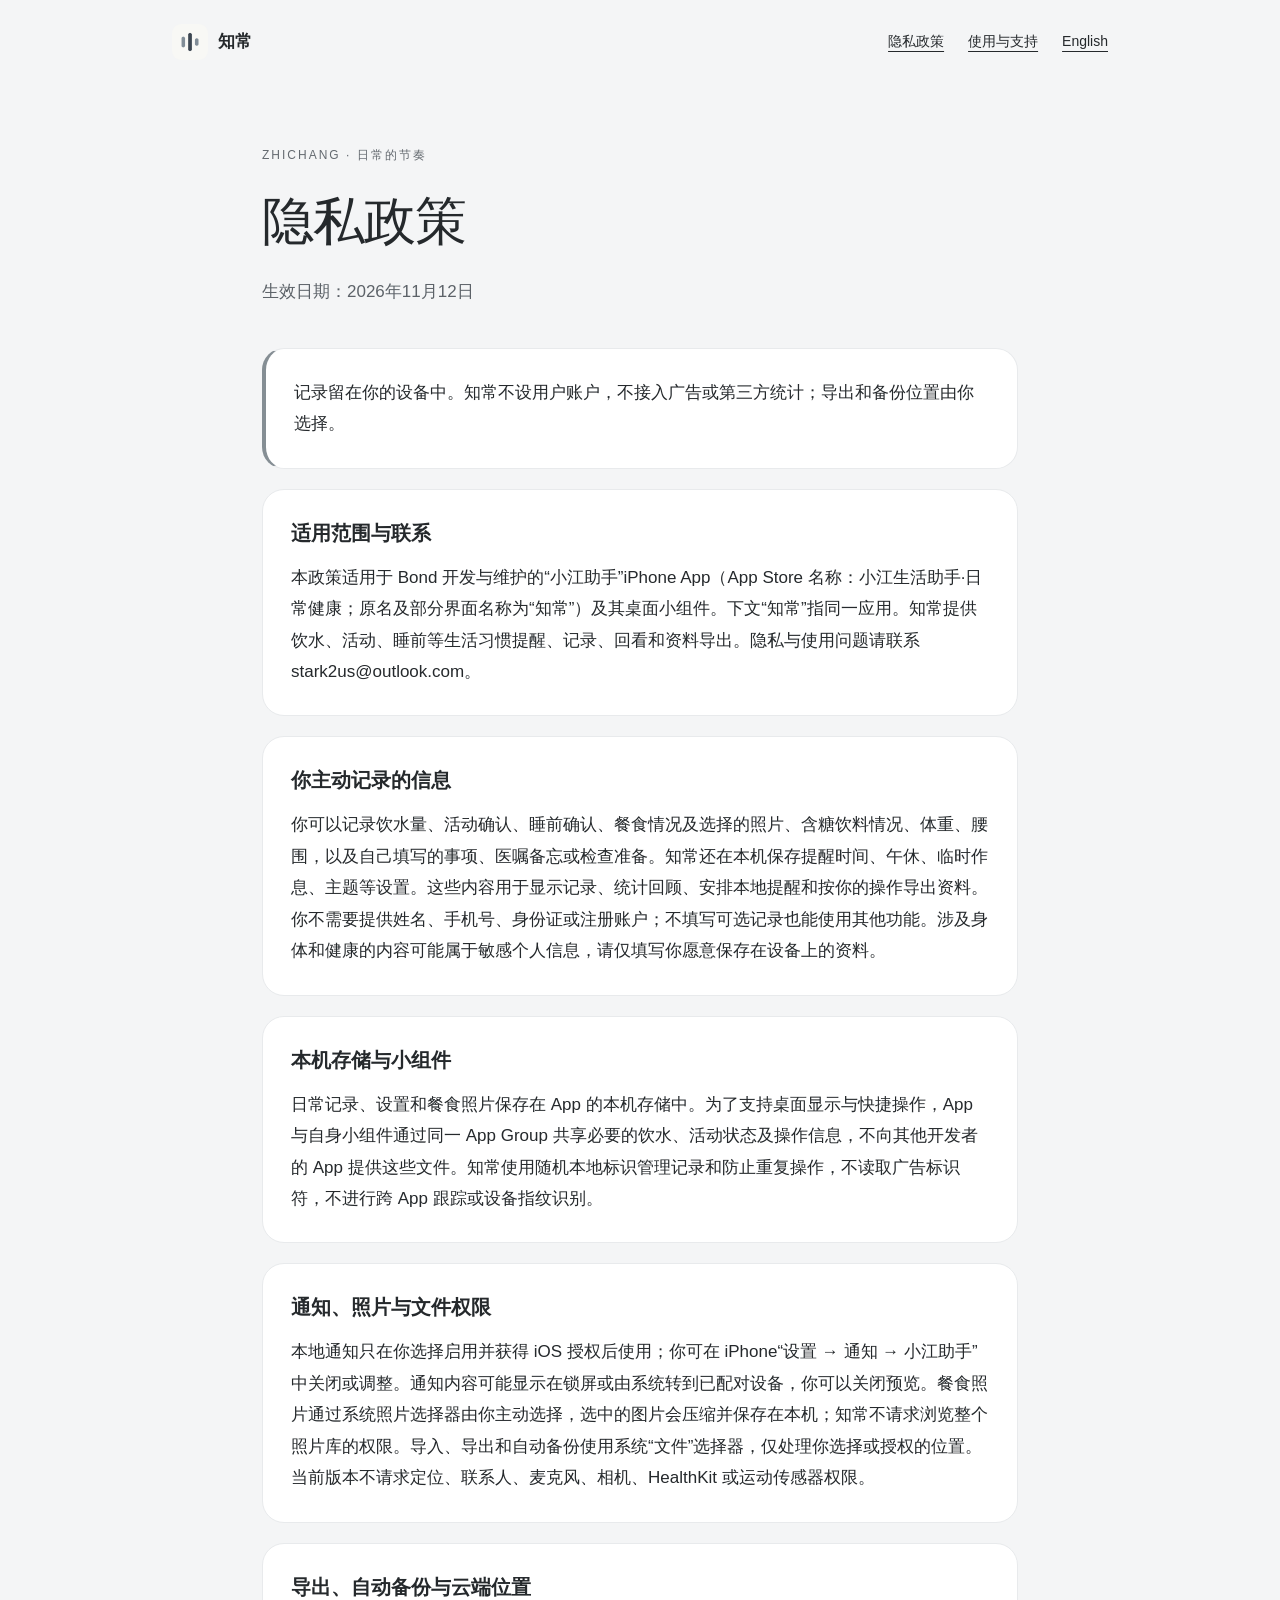
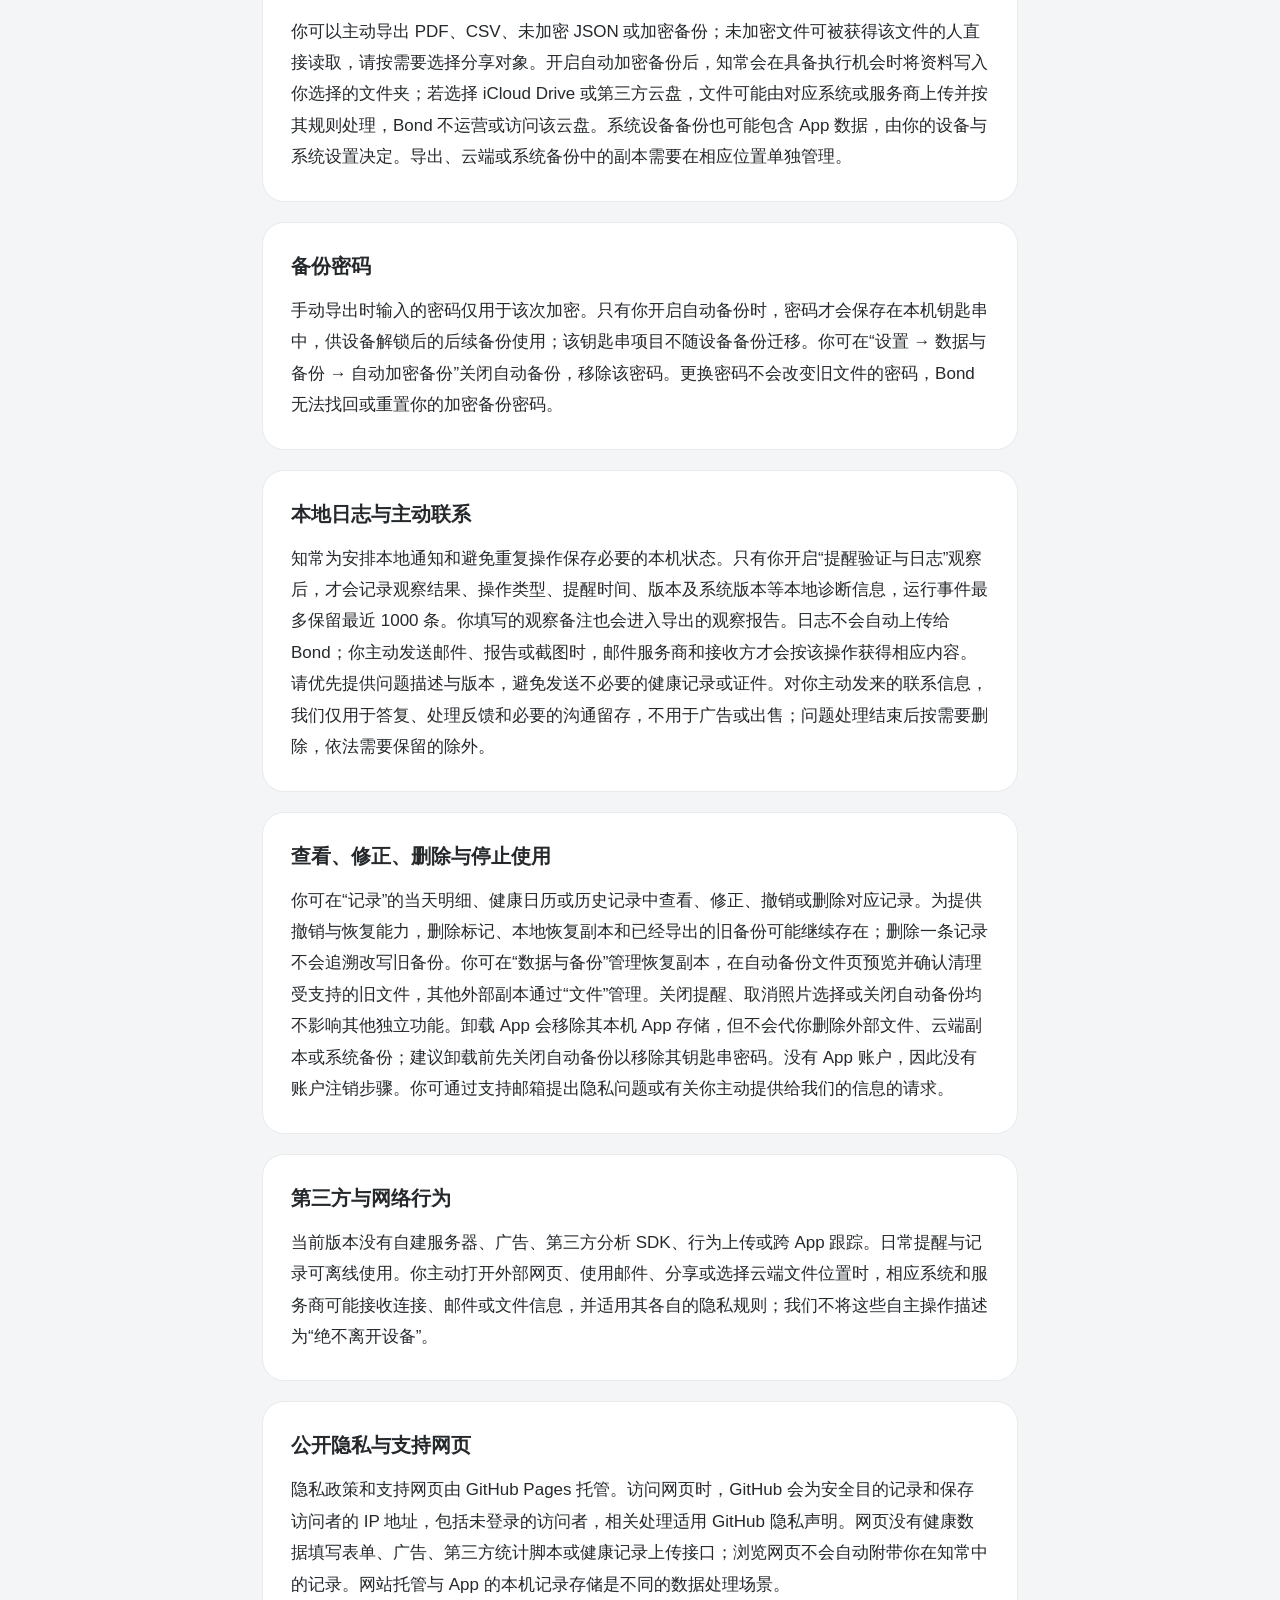
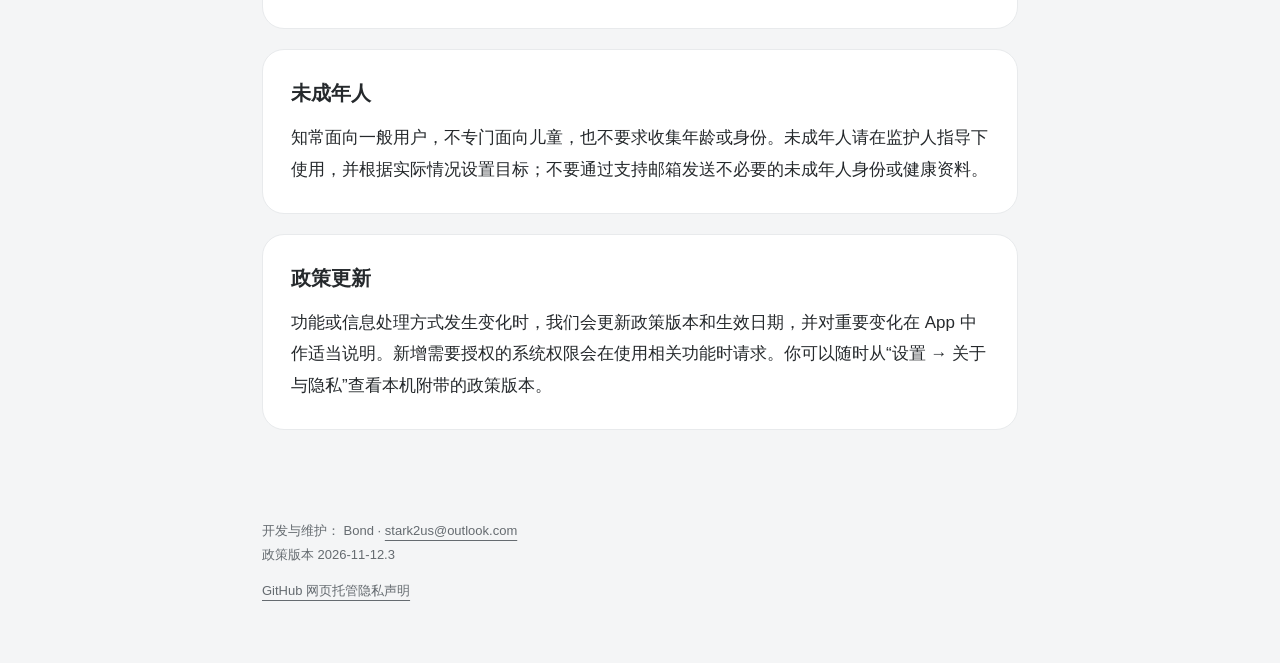
==== commit 31625933: "Add English privacy and support pages with language navigation" ====
--- a/privacy.html
+++ b/privacy.html
@@ -1 +1 @@
-<!doctype html><html lang="zh-Hans"><head><meta charset="utf-8"><meta name="viewport" content="width=device-width,initial-scale=1"><meta name="referrer" content="no-referrer"><meta name="robots" content="noindex,follow"><meta http-equiv="Content-Security-Policy" content="default-src 'none'; style-src 'self'; img-src 'self'; base-uri 'none'; form-action 'none'"><title>隐私政策 · 知常</title><link rel="icon" type="image/png" href="app-icon.png"><link rel="stylesheet" href="style.css"></head><body><a class="skip" href="#main">跳到正文</a><header><a class="brand" href="index.html"><img alt="" src="app-icon.png" width="36" height="36">知常</a><nav aria-label="网站导航"><a href="privacy.html">隐私政策</a><a href="support.html">使用与支持</a></nav></header><main id="main"><p class="eyebrow">ZHICHANG · 日常的节奏</p><h1>隐私政策</h1><p class="lead">生效日期：2026年11月12日</p><p class="summary">记录留在你的设备中。知常不设用户账户，不接入广告或第三方统计；导出和备份位置由你选择。</p><section id="scope"><h2>适用范围与联系</h2><p>本政策适用于 Bond 开发与维护的“小江助手”iPhone App（App Store 名称：小江生活助手·日常健康；原名及部分界面名称为“知常”）及其桌面小组件。下文“知常”指同一应用。知常提供饮水、活动、睡前等生活习惯提醒、记录、回看和资料导出。隐私与使用问题请联系 stark2us@outlook.com。</p></section><section id="local-data"><h2>你主动记录的信息</h2><p>你可以记录饮水量、活动确认、睡前确认、餐食情况及选择的照片、含糖饮料情况、体重、腰围，以及自己填写的事项、医嘱备忘或检查准备。知常还在本机保存提醒时间、午休、临时作息、主题等设置。这些内容用于显示记录、统计回顾、安排本地提醒和按你的操作导出资料。你不需要提供姓名、手机号、身份证或注册账户；不填写可选记录也能使用其他功能。涉及身体和健康的内容可能属于敏感个人信息，请仅填写你愿意保存在设备上的资料。</p></section><section id="storage"><h2>本机存储与小组件</h2><p>日常记录、设置和餐食照片保存在 App 的本机存储中。为了支持桌面显示与快捷操作，App 与自身小组件通过同一 App Group 共享必要的饮水、活动状态及操作信息，不向其他开发者的 App 提供这些文件。知常使用随机本地标识管理记录和防止重复操作，不读取广告标识符，不进行跨 App 跟踪或设备指纹识别。</p></section><section id="permissions"><h2>通知、照片与文件权限</h2><p>本地通知只在你选择启用并获得 iOS 授权后使用；你可在 iPhone“设置 → 通知 → 小江助手”中关闭或调整。通知内容可能显示在锁屏或由系统转到已配对设备，你可以关闭预览。餐食照片通过系统照片选择器由你主动选择，选中的图片会压缩并保存在本机；知常不请求浏览整个照片库的权限。导入、导出和自动备份使用系统“文件”选择器，仅处理你选择或授权的位置。当前版本不请求定位、联系人、麦克风、相机、HealthKit 或运动传感器权限。</p></section><section id="export"><h2>导出、自动备份与云端位置</h2><p>你可以主动导出 PDF、CSV、未加密 JSON 或加密备份；未加密文件可被获得该文件的人直接读取，请按需要选择分享对象。开启自动加密备份后，知常会在具备执行机会时将资料写入你选择的文件夹；若选择 iCloud Drive 或第三方云盘，文件可能由对应系统或服务商上传并按其规则处理，Bond 不运营或访问该云盘。系统设备备份也可能包含 App 数据，由你的设备与系统设置决定。导出、云端或系统备份中的副本需要在相应位置单独管理。</p></section><section id="password"><h2>备份密码</h2><p>手动导出时输入的密码仅用于该次加密。只有你开启自动备份时，密码才会保存在本机钥匙串中，供设备解锁后的后续备份使用；该钥匙串项目不随设备备份迁移。你可在“设置 → 数据与备份 → 自动加密备份”关闭自动备份，移除该密码。更换密码不会改变旧文件的密码，Bond 无法找回或重置你的加密备份密码。</p></section><section id="diagnostics"><h2>本地日志与主动联系</h2><p>知常为安排本地通知和避免重复操作保存必要的本机状态。只有你开启“提醒验证与日志”观察后，才会记录观察结果、操作类型、提醒时间、版本及系统版本等本地诊断信息，运行事件最多保留最近 1000 条。你填写的观察备注也会进入导出的观察报告。日志不会自动上传给 Bond；你主动发送邮件、报告或截图时，邮件服务商和接收方才会按该操作获得相应内容。请优先提供问题描述与版本，避免发送不必要的健康记录或证件。对你主动发来的联系信息，我们仅用于答复、处理反馈和必要的沟通留存，不用于广告或出售；问题处理结束后按需要删除，依法需要保留的除外。</p></section><section id="control"><h2>查看、修正、删除与停止使用</h2><p>你可在“记录”的当天明细、健康日历或历史记录中查看、修正、撤销或删除对应记录。为提供撤销与恢复能力，删除标记、本地恢复副本和已经导出的旧备份可能继续存在；删除一条记录不会追溯改写旧备份。你可在“数据与备份”管理恢复副本，在自动备份文件页预览并确认清理受支持的旧文件，其他外部副本通过“文件”管理。关闭提醒、取消照片选择或关闭自动备份均不影响其他独立功能。卸载 App 会移除其本机 App 存储，但不会代你删除外部文件、云端副本或系统备份；建议卸载前先关闭自动备份以移除其钥匙串密码。没有 App 账户，因此没有账户注销步骤。你可通过支持邮箱提出隐私问题或有关你主动提供给我们的信息的请求。</p></section><section id="third-party"><h2>第三方与网络行为</h2><p>当前版本没有自建服务器、广告、第三方分析 SDK、行为上传或跨 App 跟踪。日常提醒与记录可离线使用。你主动打开外部网页、使用邮件、分享或选择云端文件位置时，相应系统和服务商可能接收连接、邮件或文件信息，并适用其各自的隐私规则；我们不将这些自主操作描述为“绝不离开设备”。</p></section><section id="website"><h2>公开隐私与支持网页</h2><p>隐私政策和支持网页由 GitHub Pages 托管。访问网页时，GitHub 会为安全目的记录和保存访问者的 IP 地址，包括未登录的访问者，相关处理适用 GitHub 隐私声明。网页没有健康数据填写表单、广告、第三方统计脚本或健康记录上传接口；浏览网页不会自动附带你在知常中的记录。网站托管与 App 的本机记录存储是不同的数据处理场景。</p></section><section id="minors"><h2>未成年人</h2><p>知常面向一般用户，不专门面向儿童，也不要求收集年龄或身份。未成年人请在监护人指导下使用，并根据实际情况设置目标；不要通过支持邮箱发送不必要的未成年人身份或健康资料。</p></section><section id="changes"><h2>政策更新</h2><p>功能或信息处理方式发生变化时，我们会更新政策版本和生效日期，并对重要变化在 App 中作适当说明。新增需要授权的系统权限会在使用相关功能时请求。你可以随时从“设置 → 关于与隐私”查看本机附带的政策版本。</p></section></main><footer>开发与维护：Bond · <a href="mailto:stark2us@outlook.com">stark2us@outlook.com</a><p>政策版本 2026-11-12.3</p><p><a href="https://docs.github.com/en/site-policy/privacy-policies/github-general-privacy-statement">GitHub 网页托管隐私声明</a></p></footer></body></html>+<!doctype html><html lang="zh-Hans"><head><meta charset="utf-8"><meta name="viewport" content="width=device-width,initial-scale=1"><meta name="referrer" content="no-referrer"><meta name="robots" content="noindex,follow"><meta http-equiv="Content-Security-Policy" content="default-src 'none'; style-src 'self'; img-src 'self'; base-uri 'none'; form-action 'none'"><title>隐私政策 · 知常</title><link rel="alternate" hreflang="en" href="en/privacy.html"><link rel="icon" type="image/png" href="app-icon.png"><link rel="stylesheet" href="style.css"></head><body><a class="skip" href="#main">跳到正文</a><header><a class="brand" href="index.html"><img alt="" src="app-icon.png" width="36" height="36">知常</a><nav aria-label="网站导航"><a href="privacy.html">隐私政策</a><a href="support.html">使用与支持</a><a href="en/privacy.html" lang="en" hreflang="en">English</a></nav></header><main id="main"><p class="eyebrow">ZHICHANG · 日常的节奏</p><h1>隐私政策</h1><p class="lead">生效日期：2026年11月12日</p><p class="summary">记录留在你的设备中。知常不设用户账户，不接入广告或第三方统计；导出和备份位置由你选择。</p><section id="scope"><h2>适用范围与联系</h2><p>本政策适用于 Bond 开发与维护的“小江助手”iPhone App（App Store 名称：小江生活助手·日常健康；原名及部分界面名称为“知常”）及其桌面小组件。下文“知常”指同一应用。知常提供饮水、活动、睡前等生活习惯提醒、记录、回看和资料导出。隐私与使用问题请联系 stark2us@outlook.com。</p></section><section id="local-data"><h2>你主动记录的信息</h2><p>你可以记录饮水量、活动确认、睡前确认、餐食情况及选择的照片、含糖饮料情况、体重、腰围，以及自己填写的事项、医嘱备忘或检查准备。知常还在本机保存提醒时间、午休、临时作息、主题等设置。这些内容用于显示记录、统计回顾、安排本地提醒和按你的操作导出资料。你不需要提供姓名、手机号、身份证或注册账户；不填写可选记录也能使用其他功能。涉及身体和健康的内容可能属于敏感个人信息，请仅填写你愿意保存在设备上的资料。</p></section><section id="storage"><h2>本机存储与小组件</h2><p>日常记录、设置和餐食照片保存在 App 的本机存储中。为了支持桌面显示与快捷操作，App 与自身小组件通过同一 App Group 共享必要的饮水、活动状态及操作信息，不向其他开发者的 App 提供这些文件。知常使用随机本地标识管理记录和防止重复操作，不读取广告标识符，不进行跨 App 跟踪或设备指纹识别。</p></section><section id="permissions"><h2>通知、照片与文件权限</h2><p>本地通知只在你选择启用并获得 iOS 授权后使用；你可在 iPhone“设置 → 通知 → 小江助手”中关闭或调整。通知内容可能显示在锁屏或由系统转到已配对设备，你可以关闭预览。餐食照片通过系统照片选择器由你主动选择，选中的图片会压缩并保存在本机；知常不请求浏览整个照片库的权限。导入、导出和自动备份使用系统“文件”选择器，仅处理你选择或授权的位置。当前版本不请求定位、联系人、麦克风、相机、HealthKit 或运动传感器权限。</p></section><section id="export"><h2>导出、自动备份与云端位置</h2><p>你可以主动导出 PDF、CSV、未加密 JSON 或加密备份；未加密文件可被获得该文件的人直接读取，请按需要选择分享对象。开启自动加密备份后，知常会在具备执行机会时将资料写入你选择的文件夹；若选择 iCloud Drive 或第三方云盘，文件可能由对应系统或服务商上传并按其规则处理，Bond 不运营或访问该云盘。系统设备备份也可能包含 App 数据，由你的设备与系统设置决定。导出、云端或系统备份中的副本需要在相应位置单独管理。</p></section><section id="password"><h2>备份密码</h2><p>手动导出时输入的密码仅用于该次加密。只有你开启自动备份时，密码才会保存在本机钥匙串中，供设备解锁后的后续备份使用；该钥匙串项目不随设备备份迁移。你可在“设置 → 数据与备份 → 自动加密备份”关闭自动备份，移除该密码。更换密码不会改变旧文件的密码，Bond 无法找回或重置你的加密备份密码。</p></section><section id="diagnostics"><h2>本地日志与主动联系</h2><p>知常为安排本地通知和避免重复操作保存必要的本机状态。只有你开启“提醒验证与日志”观察后，才会记录观察结果、操作类型、提醒时间、版本及系统版本等本地诊断信息，运行事件最多保留最近 1000 条。你填写的观察备注也会进入导出的观察报告。日志不会自动上传给 Bond；你主动发送邮件、报告或截图时，邮件服务商和接收方才会按该操作获得相应内容。请优先提供问题描述与版本，避免发送不必要的健康记录或证件。对你主动发来的联系信息，我们仅用于答复、处理反馈和必要的沟通留存，不用于广告或出售；问题处理结束后按需要删除，依法需要保留的除外。</p></section><section id="control"><h2>查看、修正、删除与停止使用</h2><p>你可在“记录”的当天明细、健康日历或历史记录中查看、修正、撤销或删除对应记录。为提供撤销与恢复能力，删除标记、本地恢复副本和已经导出的旧备份可能继续存在；删除一条记录不会追溯改写旧备份。你可在“数据与备份”管理恢复副本，在自动备份文件页预览并确认清理受支持的旧文件，其他外部副本通过“文件”管理。关闭提醒、取消照片选择或关闭自动备份均不影响其他独立功能。卸载 App 会移除其本机 App 存储，但不会代你删除外部文件、云端副本或系统备份；建议卸载前先关闭自动备份以移除其钥匙串密码。没有 App 账户，因此没有账户注销步骤。你可通过支持邮箱提出隐私问题或有关你主动提供给我们的信息的请求。</p></section><section id="third-party"><h2>第三方与网络行为</h2><p>当前版本没有自建服务器、广告、第三方分析 SDK、行为上传或跨 App 跟踪。日常提醒与记录可离线使用。你主动打开外部网页、使用邮件、分享或选择云端文件位置时，相应系统和服务商可能接收连接、邮件或文件信息，并适用其各自的隐私规则；我们不将这些自主操作描述为“绝不离开设备”。</p></section><section id="website"><h2>公开隐私与支持网页</h2><p>隐私政策和支持网页由 GitHub Pages 托管。访问网页时，GitHub 会为安全目的记录和保存访问者的 IP 地址，包括未登录的访问者，相关处理适用 GitHub 隐私声明。网页没有健康数据填写表单、广告、第三方统计脚本或健康记录上传接口；浏览网页不会自动附带你在知常中的记录。网站托管与 App 的本机记录存储是不同的数据处理场景。</p></section><section id="minors"><h2>未成年人</h2><p>知常面向一般用户，不专门面向儿童，也不要求收集年龄或身份。未成年人请在监护人指导下使用，并根据实际情况设置目标；不要通过支持邮箱发送不必要的未成年人身份或健康资料。</p></section><section id="changes"><h2>政策更新</h2><p>功能或信息处理方式发生变化时，我们会更新政策版本和生效日期，并对重要变化在 App 中作适当说明。新增需要授权的系统权限会在使用相关功能时请求。你可以随时从“设置 → 关于与隐私”查看本机附带的政策版本。</p></section></main><footer>开发与维护： Bond · <a href="mailto:stark2us@outlook.com">stark2us@outlook.com</a><p>政策版本 2026-11-12.3</p><p><a href="https://docs.github.com/en/site-policy/privacy-policies/github-general-privacy-statement">GitHub 网页托管隐私声明</a></p></footer></body></html>
